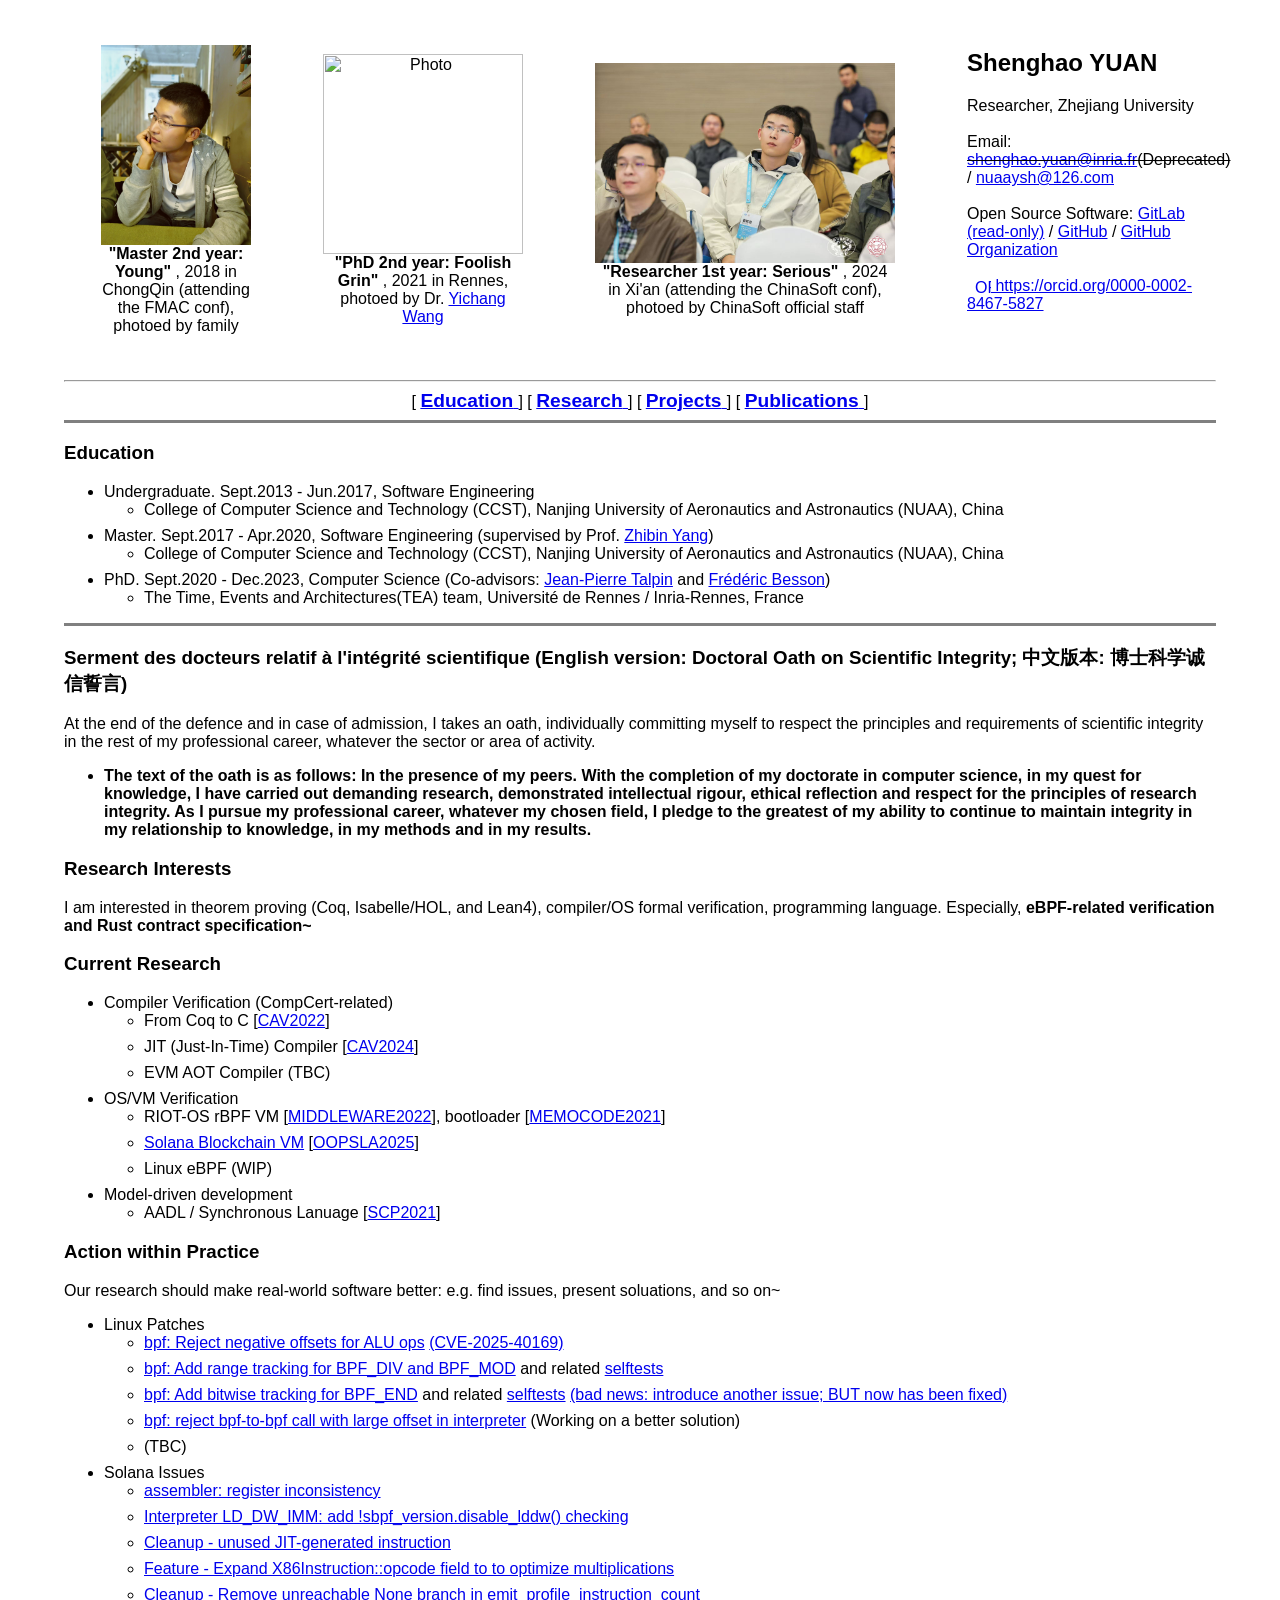
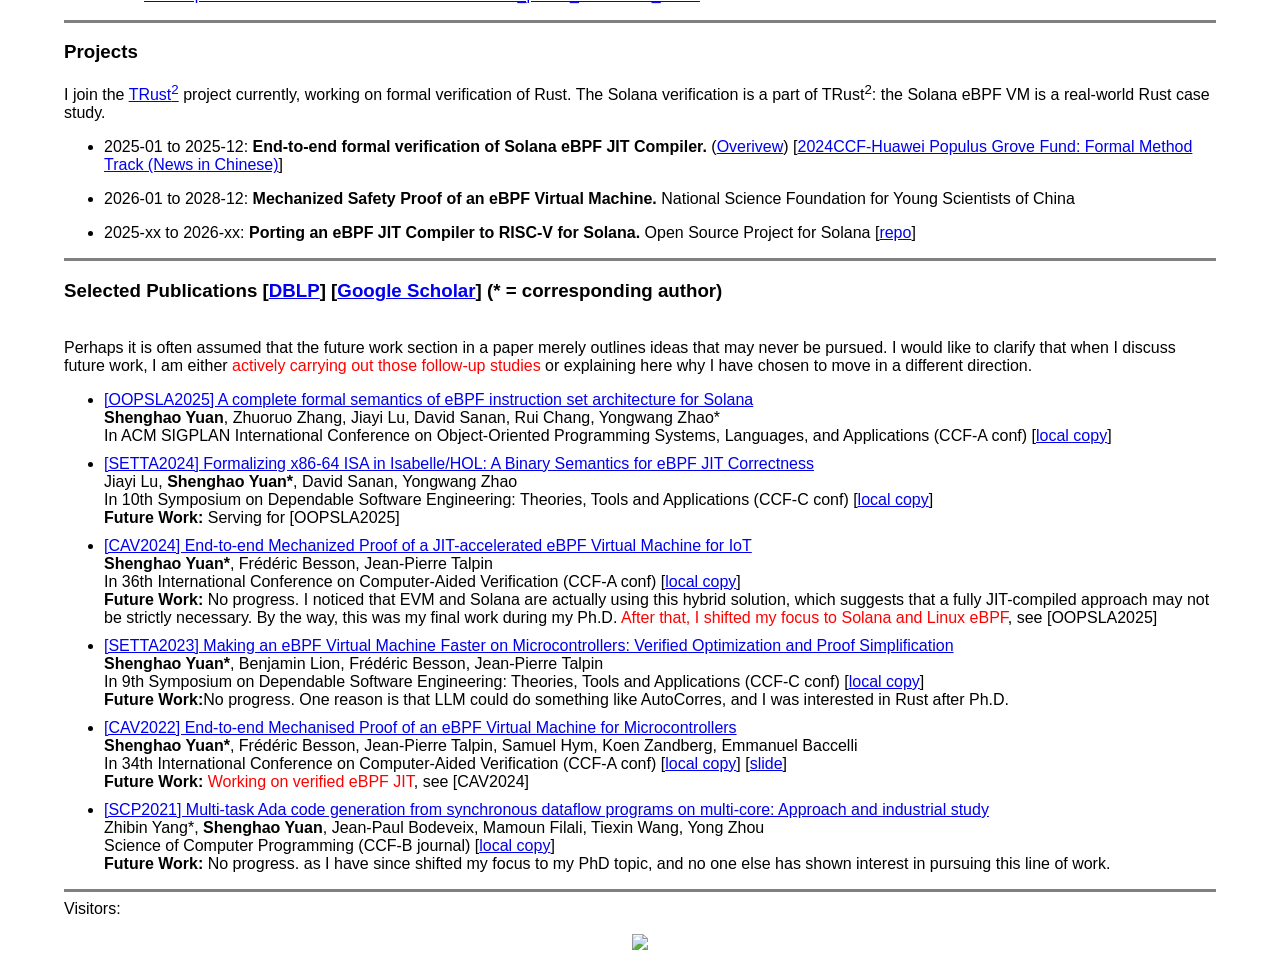
==== index.html @ c3c00197 "add: young photo" ====
<html xmlns="http://www.w3.org/1999/html">
  <head>
    <!-- Google tag (gtag.js) -->
    <script async src="https://www.googletagmanager.com/gtag/js?id=G-2J23RK0R02"></script>
    <script>
      window.dataLayer = window.dataLayer || [];

      function gtag() {
        dataLayer.push(arguments);
      }
      gtag('js', new Date());
      gtag('config', 'G-2J23RK0R02');
    </script>
    <script async src="//busuanzi.ibruce.info/busuanzi/2.3/busuanzi.pure.mini.js"></script>
    <meta http-equiv="content-type" content="text/html; charset=UTF-8">
    <meta name="description" content="homepage">
    <link rel="stylesheet" type="text/css" href="
    style.css">
    <script src="auto.js"></script>
  </head>
  <body>
    <div class="content">
      <table align=center cellpadding=35>
        <tr>
          <td style="text-align: center;">
            <img src="img/shenghao.jpg" width="150" alt="Photo">
            <figcaption style="text-align: center;"><b> "Master 2nd year: Young" </b>, 2018 in ChongQin (attending the FMAC conf), photoed by family </figcaption>
          </td>
          <td style="text-align: center;">
            <img src="img/profile.jpg" width="200" alt="Photo">
            <figcaption style="text-align: center;"><b> "PhD 2nd year: Foolish Grin" </b>, 2021 in Rennes, photoed by Dr. <a href="https://yichangwang.github.io/">Yichang Wang</a> </figcaption>
          </td>
          <td style="text-align: center;">
            <img src="img/chinasoft2024.jpg" width="300" alt="Photo">
            <figcaption style="text-align: center;"><b> "Researcher 1st year: Serious" </b>, 2024 in Xi'an (attending the ChinaSoft conf), photoed by ChinaSoft official staff </figcaption>
          </td>
          <Td>
            <H2>Shenghao YUAN </H2> Researcher, Zhejiang University <br> <!-- 
            <br>School of Cyber Science and Technology<br>
            <a href="https://www.zju.edu.cn/english/">Zhejiang University</a> -->
            <br> Email:
            <del>
              <a href="mailto:shenghao.yuan@inria.fr">shenghao.yuan@inria.fr</a>(Deprecated)
            </del> / 
            <a href = "mailto: nuaaysh@126.com">nuaaysh@126.com</a>
            <br>
            <br> Open Source Software:
            <a href="https://gitlab.inria.fr/X-Syuan">GitLab (read-only)</a>	/ 
            <a href="https://github.com/shenghaoyuan">GitHub</a> / <a href="https://github.com/OpenSourceVerif">GitHub Organization</a>
            <br>
            <br> 
            <a
            id="cy-effective-orcid-url"
            class="underline"
             href="https://orcid.org/0000-0002-8467-5827"
             target="orcid.widget"
             rel="me noopener noreferrer"
             style="vertical-align: top">
             <img
                src="https://orcid.org/sites/default/files/images/orcid_16x16.png"
                style="width: 1em; margin-inline-start: 0.5em"
                alt="ORCID iD icon"/>
              https://orcid.org/0000-0002-8467-5827
            </a>
            <br>
            <br>
          </td>
        </tr>
      </table>
      <hr>
      <center>
        [ <a href="#education">
          <big>
            <b>Education</b>
          </big>
        </a>]
        [ <a href="#research">
          <big>
            <b>Research</b>
          </big>
        </a>]
        [ <a href="#project">
          <big>
            <b>Projects</b>
          </big>
        </a>]
        [ <a href="#publication">
          <big>
            <b>Publications</b>
          </big>
        </a>]
      </center>
      <hr noShade size=3.5>
      <a name="education"></a>
      <h3>Education</h3>
      <ul>
      	<li class="item">
          <a>Undergraduate. Sept.2013 - Jun.2017, Software Engineering</a>
          <ul>
            <li class="item"> College of Computer Science and Technology (CCST),
             Nanjing University of Aeronautics and Astronautics (NUAA), China
            </li>
          </ul>
        </li>
      	<li class="item">
          <a>Master. Sept.2017 - Apr.2020, Software Engineering (supervised by Prof. <a href="https://faculty.nuaa.edu.cn/yangzhibin/zh_CN/index.htm">Zhibin Yang</a>) </a>
          <ul>
            <li class="item"> College of Computer Science and Technology (CCST),
             Nanjing University of Aeronautics and Astronautics (NUAA), China
            </li>
          </ul>
        </li>
      	<li class="item">
          <a>PhD. Sept.2020 - Dec.2023, Computer Science (Co-advisors: <a href="https://www.irisa.fr/prive/talpin/">Jean-Pierre Talpin</a> and <a href="https://people.rennes.inria.fr/Frederic.Besson/">Frédéric Besson</a>)</a>
          <ul>
            <li class="item"> The Time, Events and Architectures(TEA) team,
             Université de Rennes / Inria-Rennes, France
            </li>
          </ul>
        </li>
      </ul>
      <hr noShade size=3.5>
      <a name="research"></a>
      <h3>Serment des docteurs relatif à l'intégrité scientifique (English version: Doctoral Oath on Scientific Integrity; 中文版本: 博士科学诚信誓言)</h3> At the end of the defence and in case of admission, I takes an oath, individually committing myself to respect the principles and requirements of scientific integrity in the rest of my professional career, whatever the sector or area of activity. 
       <ul>
        <li class="item">
          <a><b>The text of the oath is as follows: In the presence of my peers. With the completion of my doctorate in computer science, in my quest for knowledge, I have carried out demanding research, demonstrated intellectual rigour, ethical reflection and respect for the principles of research integrity. As I pursue my professional career, whatever my chosen field, I pledge to the greatest of my ability to continue to maintain integrity in my relationship to knowledge, in my methods and in my results.</b></a>
        </li>
      </ul>
      <h3>Research Interests</h3> I am interested in theorem proving (Coq, Isabelle/HOL, and Lean4), compiler/OS formal verification, programming language. Especially, <b> eBPF-related verification and Rust contract specification~ </b> <ul>
      </ul>
      <h3>Current Research</h3>

      <ul>
        <li class="item">
          <a>Compiler Verification (CompCert-related)</a>
          <ul>
            <li class="item">
             From Coq to C [<a href="https://doi.org/10.1007/978-3-031-13188-2_15">CAV2022</a>]
            </li>
            <li class="item">
             JIT (Just-In-Time) Compiler [<a href="https://link.springer.com/chapter/10.1007/978-3-031-65627-9_16">CAV2024</a>]
            </li>
            <li class="item">
             EVM AOT Compiler (TBC)
            </li>
          </ul>
        </li>
        <li class="item">
          <a>OS/VM Verification</a>
          <ul>
            <li class="item">
              RIOT-OS rBPF VM [<a href="https://dl.acm.org/doi/abs/10.1145/3528535.3565242">MIDDLEWARE2022</a>], bootloader [<a href="https://ieeexplore.ieee.org/document/9814956">MEMOCODE2021</a>]
            </li>
            <li class="item">
              <a href="https://github.com/solana-labs/rbpf">Solana Blockchain VM</a>  [<a href="https://github.com/shenghaoyuan/shenghaoyuan.github.io/blob/master/publications/OOPSLA2025.pdf">OOPSLA2025</a>]
            </li>
            <li class="item">
              Linux eBPF (WIP)
            </li>
          </ul>
        <li class="item">
          <a>Model-driven development</a>
          <ul>
            <li class="item">
             AADL / Synchronous Lanuage [<a href="https://doi.org/10.1016/j.scico.2021.102644">SCP2021</a>]
            </li>
          </ul>
        </li>
      </ul>

      <h3>Action within Practice</h3> Our research should make real-world software better: e.g. find issues, present soluations, and so on~ <ul>
      </ul>
      
      <ul>
        <li class="item">
          <a>Linux Patches</a>
          <ul>
            <li class="item">
             <a href="https://git.kernel.org/pub/scm/linux/kernel/git/bpf/bpf.git/commit/?id=55c0ced59fe1">bpf: Reject negative offsets for ALU ops</a> <a href="https://www.cve.org/CVERecord?id=CVE-2025-40169">(CVE-2025-40169)</a>
            </li>
            <li class="item">
             <a href="https://git.kernel.org/pub/scm/linux/kernel/git/bpf/bpf-next.git/commit/?id=44fdd581d273">bpf: Add range tracking for BPF_DIV and BPF_MOD</a> and related  <a href="https://git.kernel.org/bpf/bpf-next/c/c9e440bf25a7">selftests</a>
            </li>
            <li class="item">
             <a href="https://git.kernel.org/pub/scm/linux/kernel/git/bpf/bpf-next.git/commit/?id=9d21199842247ab05c675fb9b6c6ca393a5c0024">bpf: Add bitwise tracking for BPF_END</a> and related  <a href="https://git.kernel.org/pub/scm/linux/kernel/git/bpf/bpf-next.git/commit/?id=56415363e02f0f561ecc5bda6a4318438f888b43">selftests</a> <a href="https://lore.kernel.org/bpf/AMBPR06MB108683CFEB1CB8D9E02FC95ECF17EA@AMBPR06MB10868.eurprd06.prod.outlook.com/">(bad news: introduce another issue; BUT now has been fixed)</a>
            </li>
            <li class="item">
             <a href="https://lore.kernel.org/bpf/20260316190220.113417-1-tangyazhou@zju.edu.cn/">bpf: reject bpf-to-bpf call with large offset in interpreter</a> <a>(Working on a better solution)</a>
            </li>
            <li class="item">
             (TBC)
            </li>
          </ul>
        </li>
        <li class="item">
          <a>Solana Issues</a>
          <ul>
            <li class="item">
              <a href="https://github.com/solana-labs/rbpf/issues/562">assembler: register inconsistency</a>
            </li>
            <li class="item">
              <a href="https://github.com/solana-labs/rbpf/issues/563">Interpreter LD_DW_IMM: add !sbpf_version.disable_lddw() checking</a>
            </li>
            <li class="item">
              <a href="https://github.com/anza-xyz/sbpf/pull/78">Cleanup - unused JIT-generated instruction</a> 
            </li>
            <li class="item">
              <a href="https://github.com/anza-xyz/sbpf/pull/68">Feature - Expand X86Instruction::opcode field to to optimize multiplications</a> 
            </li>
            <li class="item">
              <a href="https://github.com/anza-xyz/sbpf/pull/131">Cleanup - Remove unreachable None branch in emit_profile_instruction_count</a> 
            </li>
          </ul>
      </ul>

      <hr noShade size=3.5>
      <a name="project"></a>
      <h3>Projects</h3> I join the <a href="https://trust2proj.github.io/">TRust<sup>2</sup></a> project currently, working on formal verification of Rust. The Solana verification is a part of TRust<sup>2</sup>: the Solana eBPF VM is a real-world Rust case study.
      <ul>
        <li class="item">
          <a>2025-01 to 2025-12: <b>End-to-end formal verification of Solana eBPF JIT Compiler.</b> (<a href="https://github.com/shenghaoyuan/shenghaoyuan.github.io/blob/master/projects/solana_jit_rust_overview.png">Overivew</a>) [<a href="https://www.ccf.org.cn/Collaboration/Enterprise_Fund/News/hw/2024-10-31/832702.shtml">2024CCF-Huawei Populus Grove Fund: Formal Method Track (News in Chinese)</a>] </a>
        </li>
      </ul>
      <ul>
        <li class="item">
          <a>2026-01 to 2028-12: <b>Mechanized Safety Proof of an eBPF Virtual Machine.</b> National Science Foundation for Young Scientists of China </a>
        </li>
      </ul>
      <ul>
        <li class="item">
          <a>2025-xx to 2026-xx: <b>Porting an eBPF JIT Compiler to RISC-V for Solana.</b> Open Source Project for Solana [<a href="https://github.com/OpenSourceVerif/Solana-Multi-JITs/tree/riscv">repo</a>] </a>
        </li>
      </ul>
      
      <hr noShade size=3.5>
      <a name="publication"></a>
      <h3>Selected Publications [<a href="https://dblp.org/pid/264/2591.html">DBLP</a>] [<a href="https://scholar.google.com/citations?user=jL24x3sAAAAJ&hl=en">Google Scholar</a>] (* = corresponding author) </h3>
      <br>Perhaps it is often assumed that the future work section in a paper merely outlines ideas that may never be pursued. I would like to clarify that when I discuss future work, I am either <span style="color: red;">actively carrying out those follow-up studies</span> or explaining here why I have chosen to move in a different direction.<br>
      <ul>

        <li style="margin-bottom: 10px;">
          <a href="https://github.com/shenghaoyuan/shenghaoyuan.github.io/blob/master/publications/OOPSLA2025.pdf">[OOPSLA2025] A complete formal semantics of eBPF instruction set architecture for Solana</a>
          <br><b>Shenghao Yuan</b>, Zhuoruo Zhang, Jiayi Lu, David Sanan, Rui Chang, Yongwang Zhao* <br>
          In ACM SIGPLAN International Conference on Object-Oriented Programming Systems, Languages, and Applications (CCF-A conf) [<a href="https://github.com/shenghaoyuan/shenghaoyuan.github.io/blob/master/publications/OOPSLA2025.pdf">local copy</a>]
        </li> 

        <li style="margin-bottom: 10px;">
          <a href="https://link.springer.com/chapter/10.1007/978-981-96-0602-3_11">[SETTA2024] Formalizing x86-64 ISA in Isabelle/HOL: A Binary Semantics for eBPF JIT Correctness</a>
          <br>Jiayi Lu, <b>Shenghao Yuan*</b>, David Sanan, Yongwang Zhao <br>
          In 10th Symposium on Dependable Software Engineering: Theories, Tools and Applications (CCF-C conf) [<a href="https://github.com/shenghaoyuan/shenghaoyuan.github.io/blob/master/publications/SETTA24.pdf">local copy</a>]
          <br><b>Future Work: </b>Serving for [OOPSLA2025]<br>
        </li> 

        <li style="margin-bottom: 10px;">
          <a href="https://link.springer.com/chapter/10.1007/978-3-031-65627-9_16">[CAV2024] End-to-end Mechanized Proof of a JIT-accelerated eBPF Virtual Machine for IoT</a>
          <br><b>Shenghao Yuan*</b>, Frédéric Besson, Jean-Pierre Talpin <br>
          In 36th International Conference on Computer-Aided Verification (CCF-A conf) [<a href="https://github.com/shenghaoyuan/shenghaoyuan.github.io/blob/master/publications/CAV2024.pdf">local copy</a>]
          <br><b>Future Work: </b>No progress. I noticed that EVM and Solana are actually using this hybrid solution, which suggests that a fully JIT-compiled approach may not be strictly necessary. By the way, this was my final work during my Ph.D. <span style="color: red;">After that, I shifted my focus to Solana and Linux eBPF</span>, see [OOPSLA2025]<br>
        </li> 

        <li style="margin-bottom: 10px;">
          <a href="https://link.springer.com/chapter/10.1007/978-981-99-8664-4_22">[SETTA2023] Making an eBPF Virtual Machine Faster on Microcontrollers: Verified Optimization and Proof Simplification</a>
          <br><b>Shenghao Yuan*</b>, Benjamin Lion, Frédéric Besson, Jean-Pierre Talpin <br>
          In 9th Symposium on Dependable Software Engineering: Theories, Tools and Applications (CCF-C conf) [<a href="https://github.com/shenghaoyuan/shenghaoyuan.github.io/blob/master/publications/SETTA23_draft.pdf">local copy</a>]
          <br><b>Future Work:</b>No progress. One reason is that LLM could do something like AutoCorres, and I was interested in Rust after Ph.D.<br>
        </li>

        <li style="margin-bottom: 10px;">
          <a href="https://link.springer.com/chapter/10.1007/978-3-031-13188-2_15">[CAV2022] End-to-end Mechanised Proof of an eBPF Virtual Machine for Microcontrollers</a>
          <br><b>Shenghao Yuan*</b>, Frédéric Besson, Jean-Pierre Talpin, Samuel Hym, Koen Zandberg, Emmanuel Baccelli <br>
          In 34th International Conference on Computer-Aided Verification (CCF-A conf) [<a href="https://github.com/shenghaoyuan/shenghaoyuan.github.io/blob/master/publications/CAV2022.pdf">local copy</a>] [<a href="https://github.com/shenghaoyuan/shenghaoyuan.github.io/blob/master/publications/CAV22_0809.pptx">slide</a>]
          <br><b>Future Work:</b> <span style="color: red;">Working on verified eBPF JIT</span>, see [CAV2024] <br>
        </li> 

        <li style="margin-bottom: 10px;">
          <a href="https://www.sciencedirect.com/science/article/abs/pii/S016764232100037X">[SCP2021] Multi-task Ada code generation from synchronous dataflow programs on multi-core: Approach and industrial study</a>
          <br>Zhibin Yang*, <b>Shenghao Yuan</b>, Jean-Paul Bodeveix, Mamoun Filali, Tiexin Wang, Yong Zhou <br>
          Science of Computer Programming (CCF-B journal) [<a href="https://github.com/shenghaoyuan/shenghaoyuan.github.io/blob/master/publications/scpmain.pdf">local copy</a>]
          <br><b>Future Work:</b> No progress. as I have since shifted my focus to my PhD topic, and no one else has shown interest in pursuing this line of work.<br>
        </li> 
      </ul>
    <hr noShade size=3.5>
    <a name="xxx"></a> Visitors: <span id="busuanzi_value_site_pv"></span>
    
  <p align="center">
  <a href="https://clustrmaps.com/site/1c34d" title="Visit tracker"><img src="//www.clustrmaps.com/map_v2.png?d=TTJIp2Z710NHOwDUNesA6uMqU3dX8kAJiL7b36c4rK0&cl=ffffff"></a>
  </p>

  </body>
</html>

              <!--
        <li class="item">
          <a href=" https://openpal.github.io/TypeAndProof/">Type and proof (unfinished tutorial)</a>
        </li>

                    -->
---- style.css ----
body {
    color: #000000;
    font-family: arial; 
    background-color: white; 
    margin-left: 5%;
    margin-right: 5%;
}


h1, h2, h3, dt, th {
    font-weight: bold; 
    color: #000000;
} 

td {
    font-weight: normal; 
    color: #000000;
    font-size: italic;
} 


em {
    font-size: italic;
    font-weight: normal; 
}

strong {
    font-style: normal; 
    font-weight: bold; 
}

a.button {
  text-decoration: none;
  color: #6666ff; 
}

a.link {
    text-decoration: none; 
    color: #6666ff; 
}

a.visited {
    text-decoration: none; 
    color: #0000CC; 
} 

a.hover {
    text-decoration: none; 
    color: $FC0; 
} 

dd {
    margin-bottom: .75em; 
} 

.item {
    margin-bottom: .5em; 
} 


img {
    vertical-align: middle; 
    padding: 0; 
    border-width: 0px; 
}

.photo {
    float: right; 
    width: 201px; 
    height: 302px; 
    margin-left: 20px; 
    margin-bottom: 20px; 
    padding: 0; 
    border-width: 0px; 
}
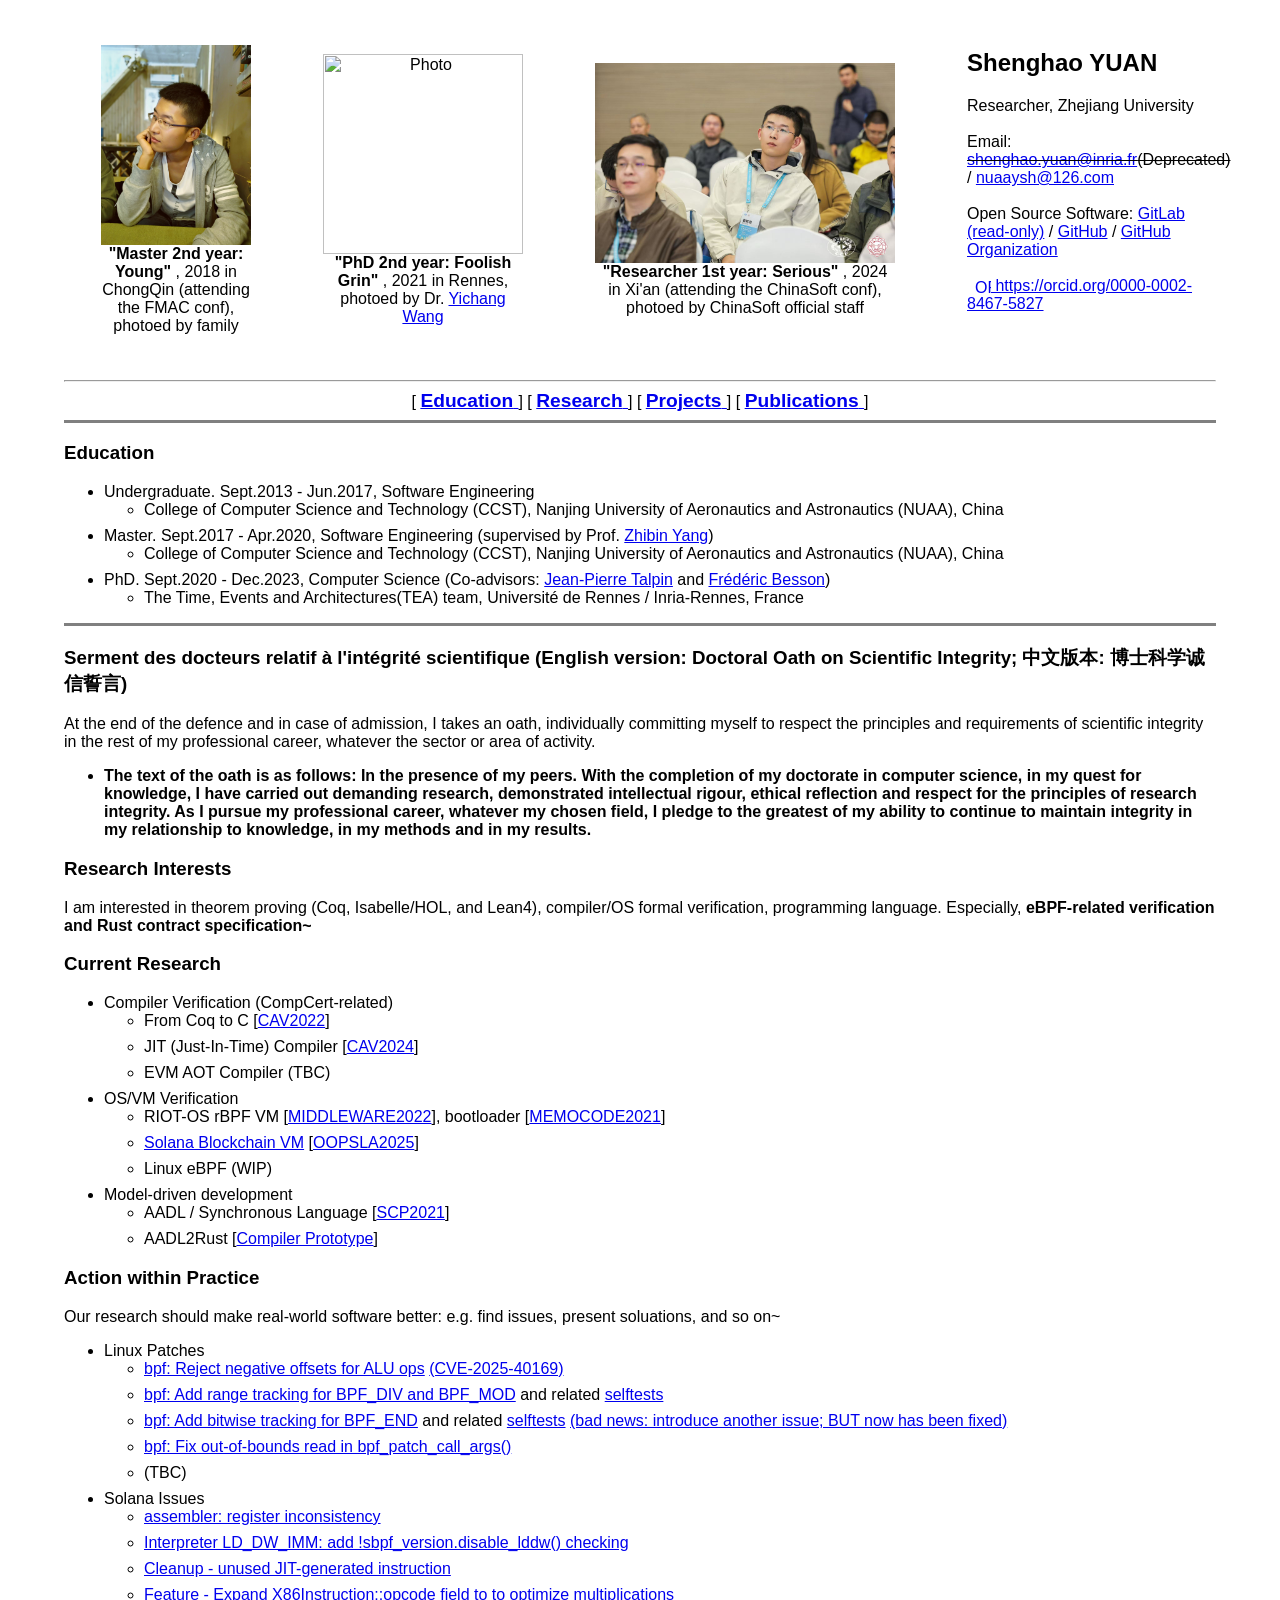
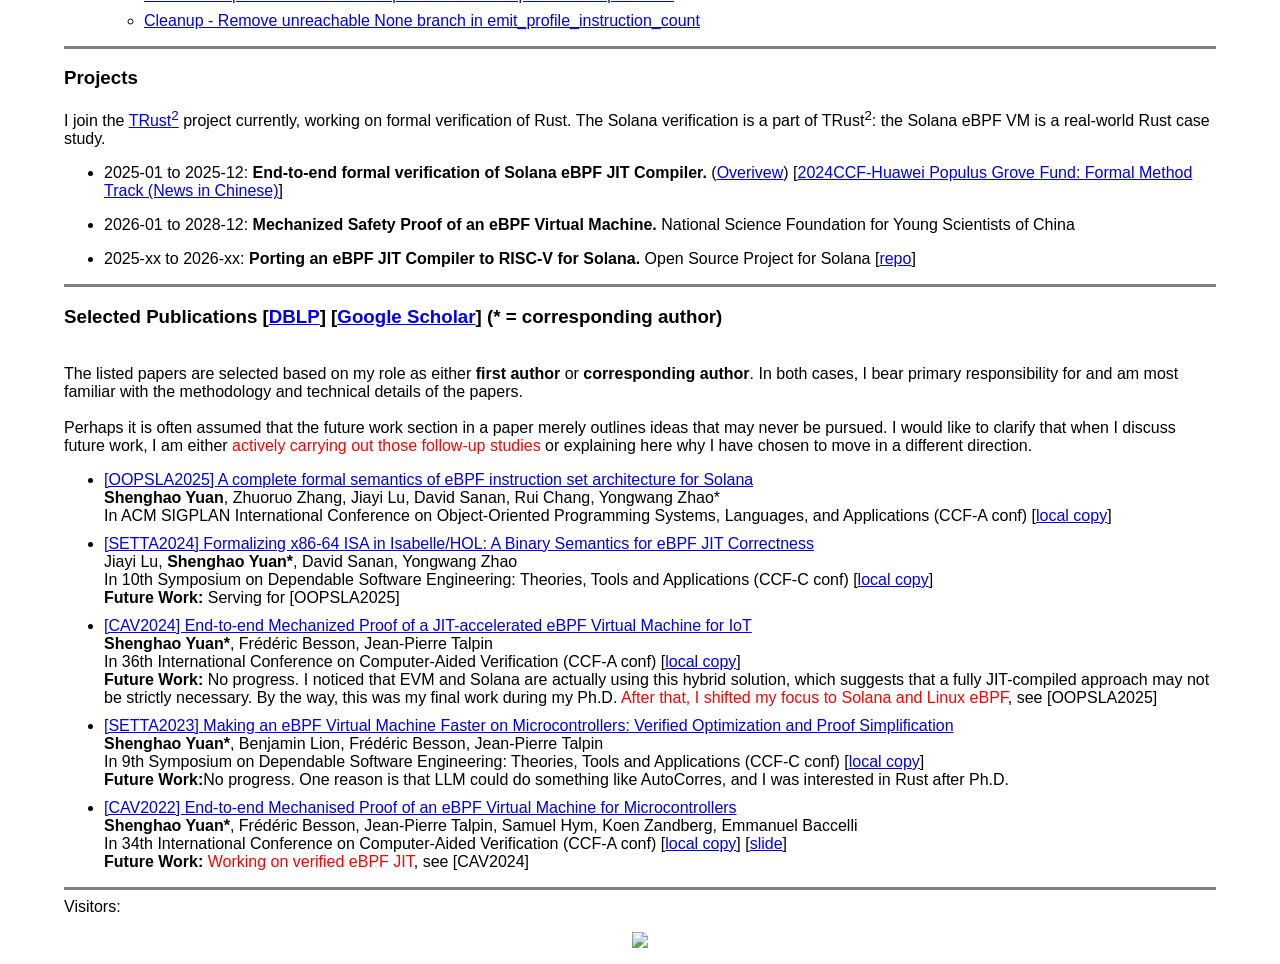
==== commit 9bc9a7b7: "upd: bpf out-of-bounds bug" ====
--- a/index.html
+++ b/index.html
@@ -163,7 +163,10 @@
           <a>Model-driven development</a>
           <ul>
             <li class="item">
-             AADL / Synchronous Lanuage [<a href="https://doi.org/10.1016/j.scico.2021.102644">SCP2021</a>]
+             AADL / Synchronous Language [<a href="https://doi.org/10.1016/j.scico.2021.102644">SCP2021</a>]
+            </li>
+            <li class="item">
+             AADL2Rust [<a href="https://github.com/OpenSourceVerif/aadl2rust">Compiler Prototype</a>]
             </li>
           </ul>
         </li>
@@ -186,7 +189,7 @@
              <a href="https://git.kernel.org/pub/scm/linux/kernel/git/bpf/bpf-next.git/commit/?id=9d21199842247ab05c675fb9b6c6ca393a5c0024">bpf: Add bitwise tracking for BPF_END</a> and related  <a href="https://git.kernel.org/pub/scm/linux/kernel/git/bpf/bpf-next.git/commit/?id=56415363e02f0f561ecc5bda6a4318438f888b43">selftests</a> <a href="https://lore.kernel.org/bpf/AMBPR06MB108683CFEB1CB8D9E02FC95ECF17EA@AMBPR06MB10868.eurprd06.prod.outlook.com/">(bad news: introduce another issue; BUT now has been fixed)</a>
             </li>
             <li class="item">
-             <a href="https://lore.kernel.org/bpf/20260316190220.113417-1-tangyazhou@zju.edu.cn/">bpf: reject bpf-to-bpf call with large offset in interpreter</a> <a>(Working on a better solution)</a>
+             <a href="https://git.kernel.org/pub/scm/linux/kernel/git/bpf/bpf.git/commit/?id=4314a44564eb1565349fed7a4192344c5f46fc85">bpf: Fix out-of-bounds read in bpf_patch_call_args()</a>
             </li>
             <li class="item">
              (TBC)
@@ -236,6 +239,7 @@
       <hr noShade size=3.5>
       <a name="publication"></a>
       <h3>Selected Publications [<a href="https://dblp.org/pid/264/2591.html">DBLP</a>] [<a href="https://scholar.google.com/citations?user=jL24x3sAAAAJ&hl=en">Google Scholar</a>] (* = corresponding author) </h3>
+      <br> The listed papers are selected based on my role as either <b>first author</b> or <b>corresponding author</b>. In both cases, I bear primary responsibility for and am most familiar with the methodology and technical details of the papers. <br>
       <br>Perhaps it is often assumed that the future work section in a paper merely outlines ideas that may never be pursued. I would like to clarify that when I discuss future work, I am either <span style="color: red;">actively carrying out those follow-up studies</span> or explaining here why I have chosen to move in a different direction.<br>
       <ul>
 
@@ -273,12 +277,12 @@
           <br><b>Future Work:</b> <span style="color: red;">Working on verified eBPF JIT</span>, see [CAV2024] <br>
         </li> 
 
-        <li style="margin-bottom: 10px;">
+        <!-- <li style="margin-bottom: 10px;">
           <a href="https://www.sciencedirect.com/science/article/abs/pii/S016764232100037X">[SCP2021] Multi-task Ada code generation from synchronous dataflow programs on multi-core: Approach and industrial study</a>
           <br>Zhibin Yang*, <b>Shenghao Yuan</b>, Jean-Paul Bodeveix, Mamoun Filali, Tiexin Wang, Yong Zhou <br>
           Science of Computer Programming (CCF-B journal) [<a href="https://github.com/shenghaoyuan/shenghaoyuan.github.io/blob/master/publications/scpmain.pdf">local copy</a>]
           <br><b>Future Work:</b> No progress. as I have since shifted my focus to my PhD topic, and no one else has shown interest in pursuing this line of work.<br>
-        </li> 
+        </li>  -->
       </ul>
     <hr noShade size=3.5>
     <a name="xxx"></a> Visitors: <span id="busuanzi_value_site_pv"></span>
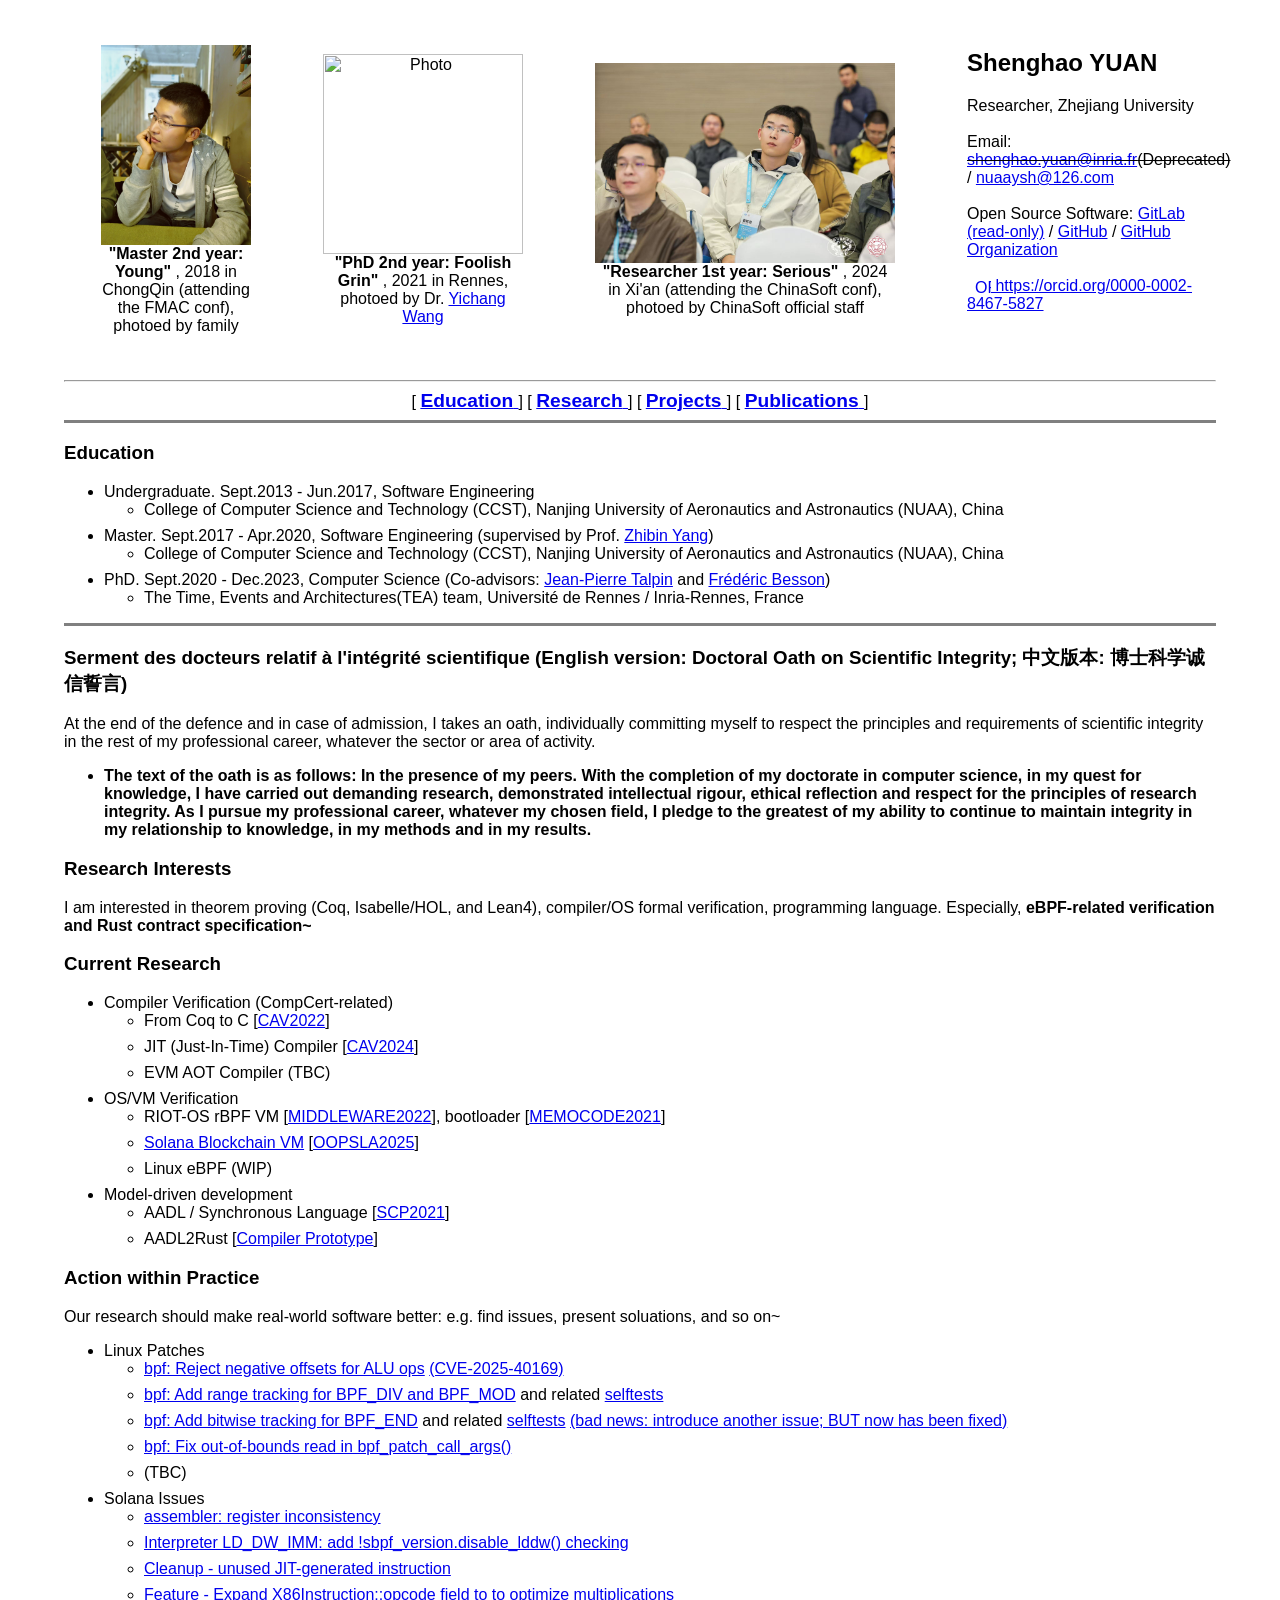
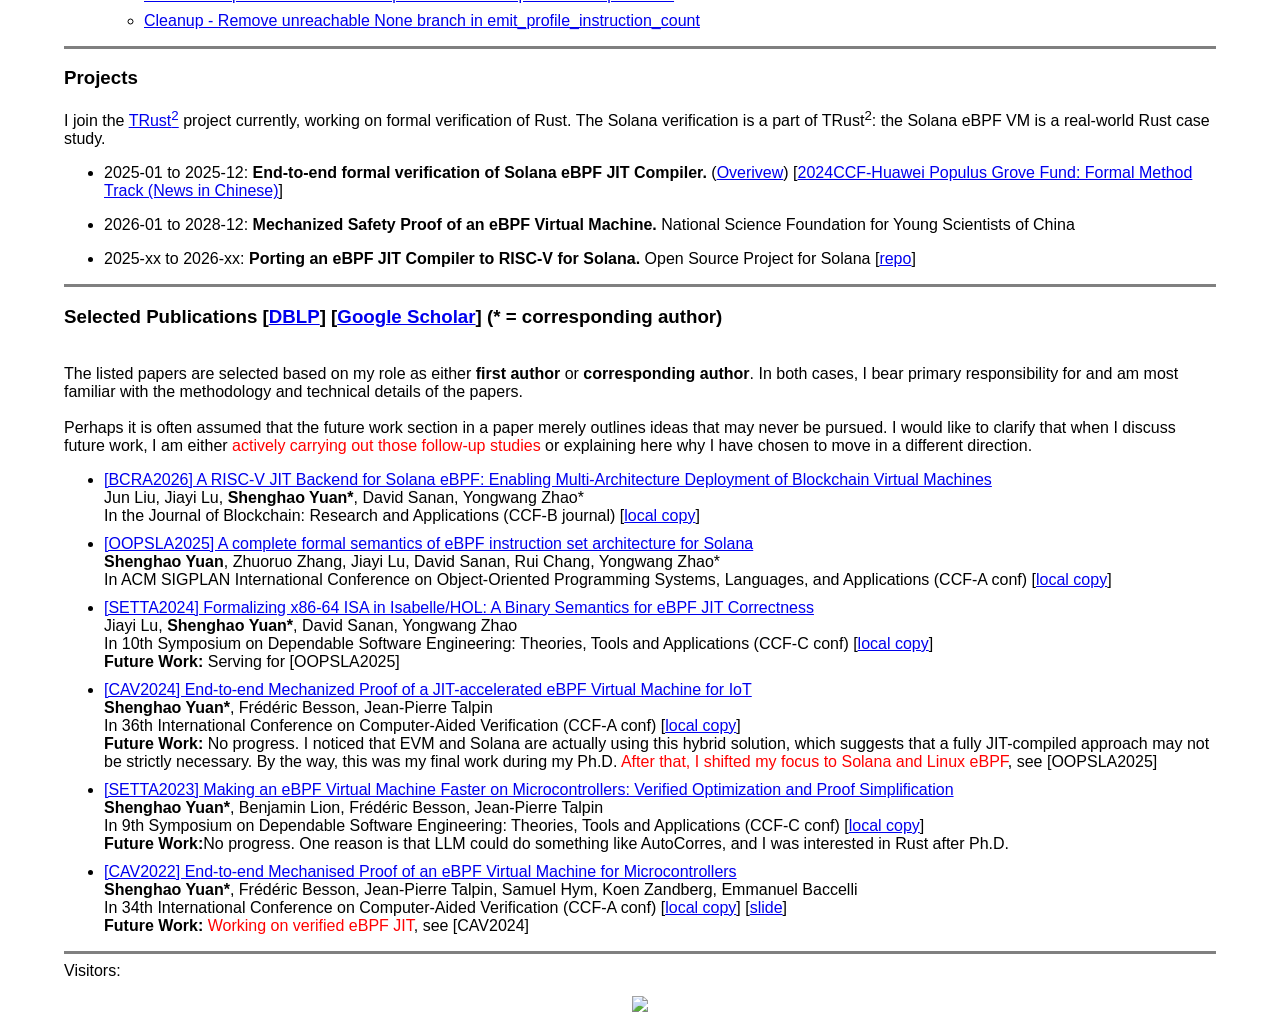
==== commit 5e61041d: "add: BCRA2026" ====
--- a/index.html
+++ b/index.html
@@ -244,6 +244,12 @@
       <ul>
 
         <li style="margin-bottom: 10px;">
+          <a href="https://github.com/shenghaoyuan/shenghaoyuan.github.io/blob/master/publications/BCRA2026.pdf">[BCRA2026] A RISC-V JIT Backend for Solana eBPF: Enabling Multi-Architecture Deployment of Blockchain Virtual Machines</a>
+          <br>Jun Liu, Jiayi Lu, <b>Shenghao Yuan*</b>, David Sanan, Yongwang Zhao* <br>
+          In the Journal of Blockchain: Research and Applications (CCF-B journal) [<a href="https://github.com/shenghaoyuan/shenghaoyuan.github.io/blob/master/publications/BCRA2026.pdf">local copy</a>]
+        </li> 
+
+        <li style="margin-bottom: 10px;">
           <a href="https://github.com/shenghaoyuan/shenghaoyuan.github.io/blob/master/publications/OOPSLA2025.pdf">[OOPSLA2025] A complete formal semantics of eBPF instruction set architecture for Solana</a>
           <br><b>Shenghao Yuan</b>, Zhuoruo Zhang, Jiayi Lu, David Sanan, Rui Chang, Yongwang Zhao* <br>
           In ACM SIGPLAN International Conference on Object-Oriented Programming Systems, Languages, and Applications (CCF-A conf) [<a href="https://github.com/shenghaoyuan/shenghaoyuan.github.io/blob/master/publications/OOPSLA2025.pdf">local copy</a>]
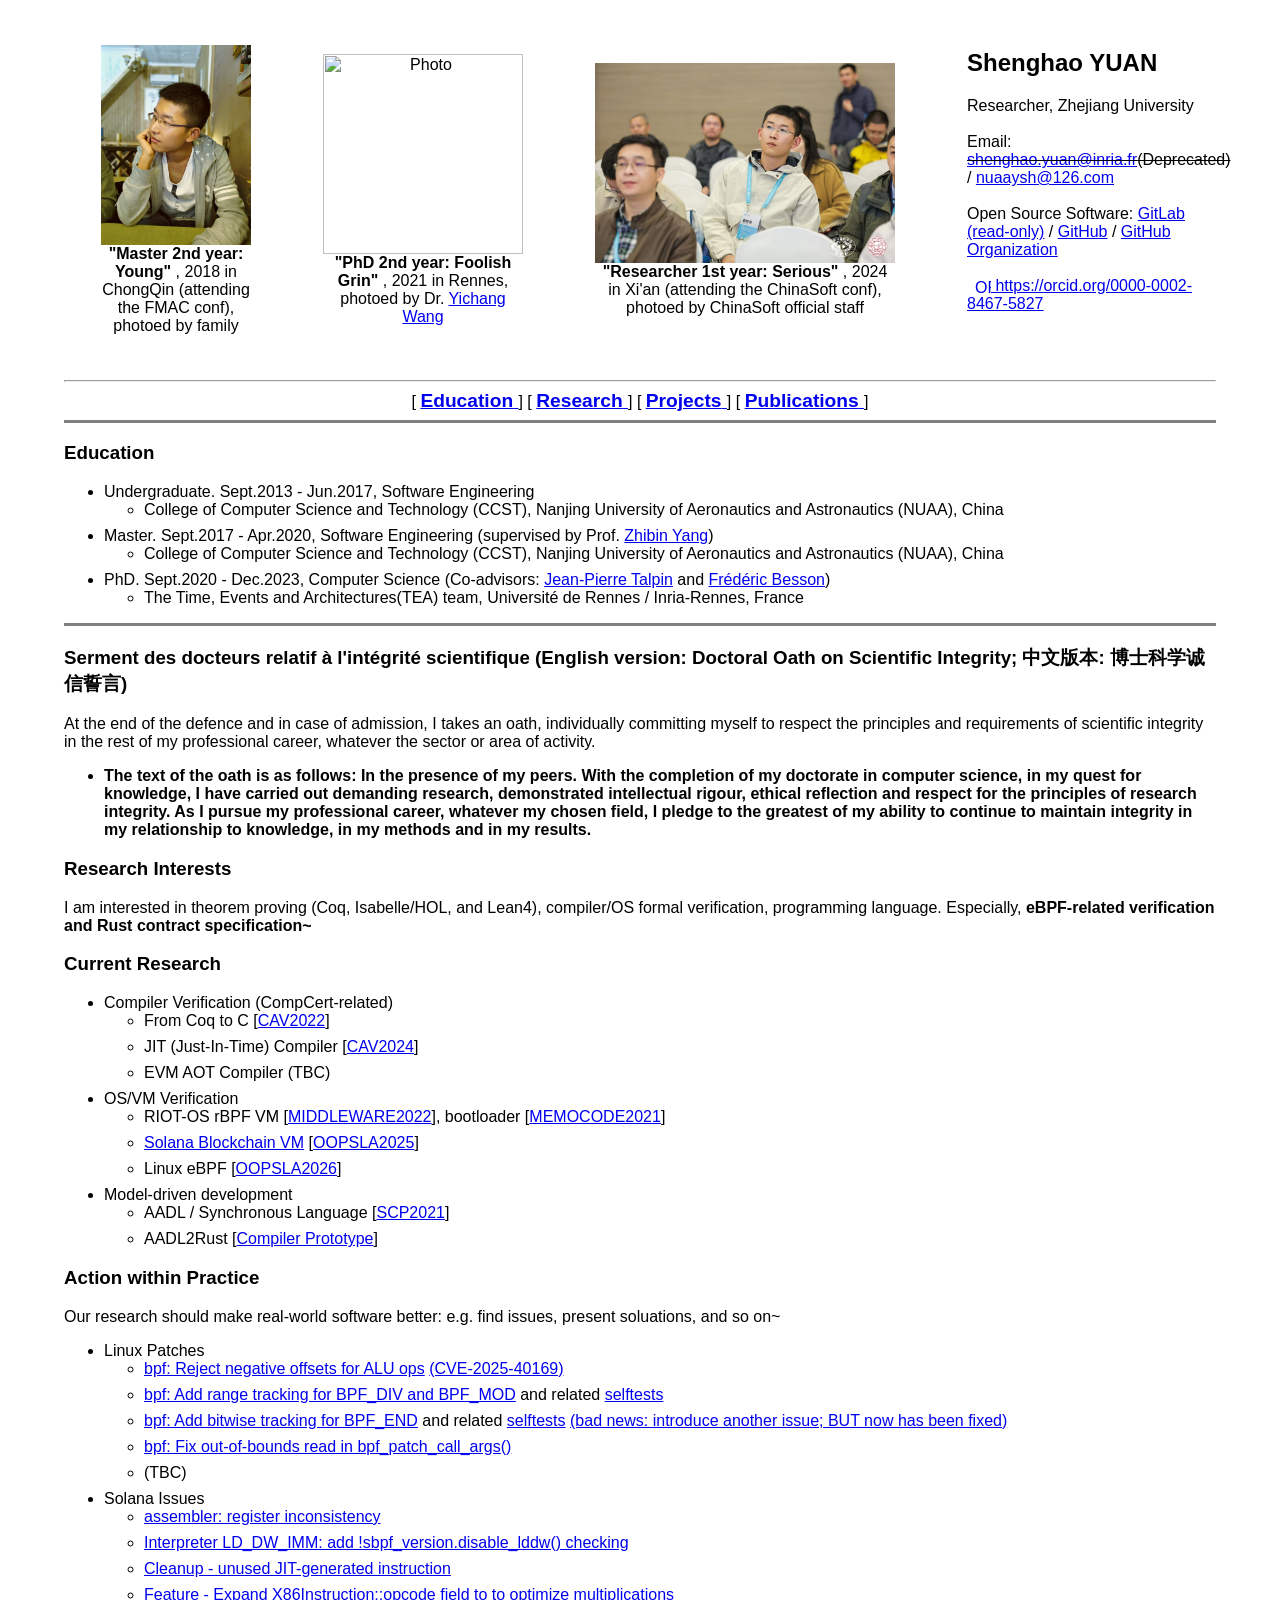
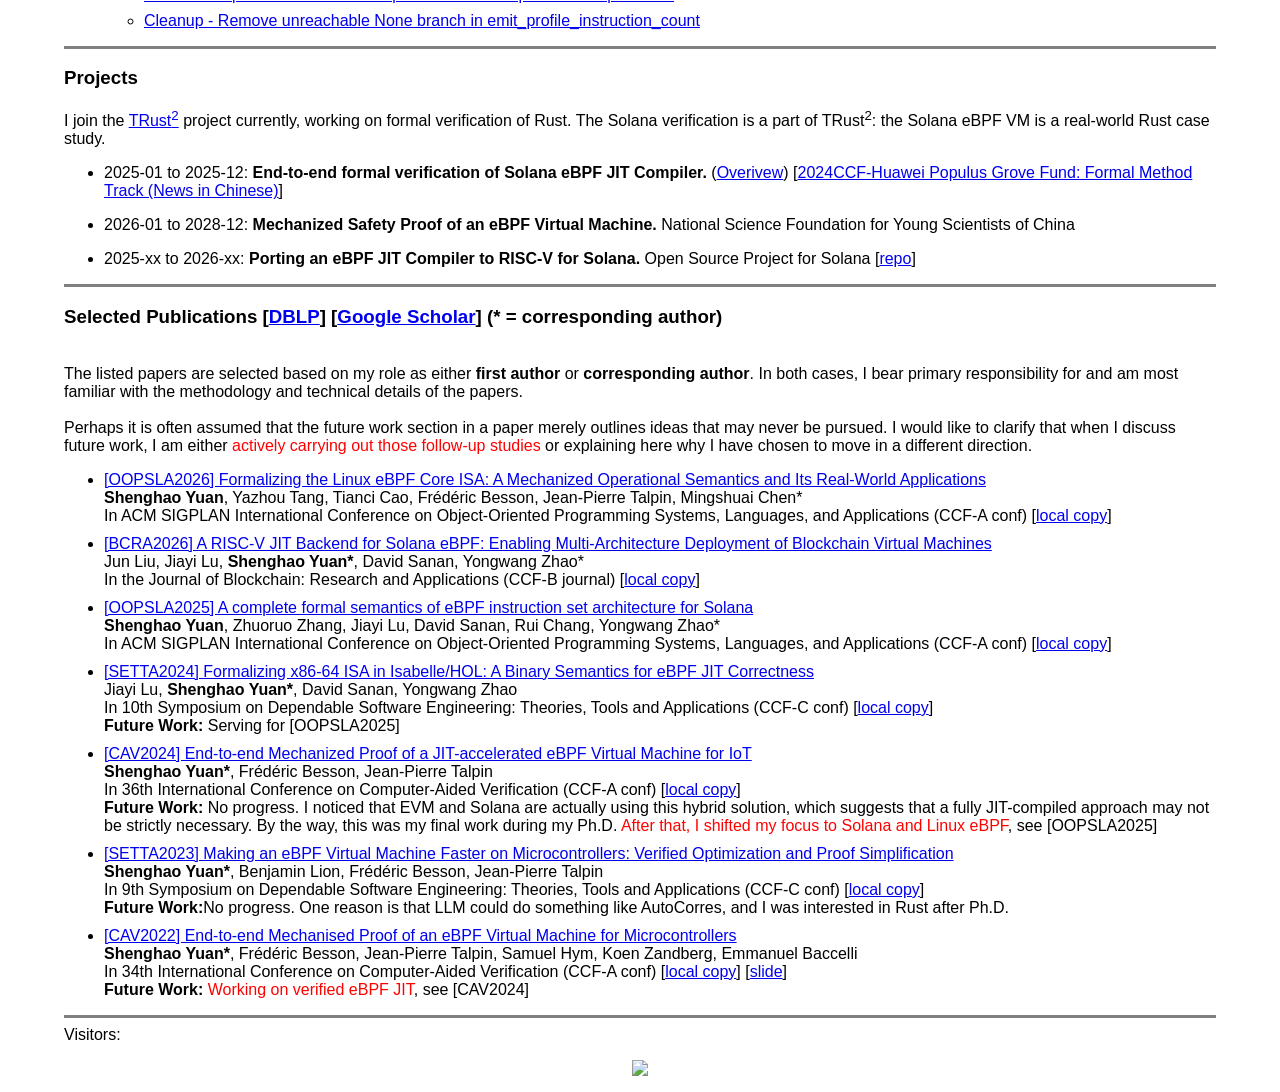
==== commit 82c70576: "upd: OOPSLA2026" ====
--- a/index.html
+++ b/index.html
@@ -153,10 +153,10 @@
               RIOT-OS rBPF VM [<a href="https://dl.acm.org/doi/abs/10.1145/3528535.3565242">MIDDLEWARE2022</a>], bootloader [<a href="https://ieeexplore.ieee.org/document/9814956">MEMOCODE2021</a>]
             </li>
             <li class="item">
-              <a href="https://github.com/solana-labs/rbpf">Solana Blockchain VM</a>  [<a href="https://github.com/shenghaoyuan/shenghaoyuan.github.io/blob/master/publications/OOPSLA2025.pdf">OOPSLA2025</a>]
-            </li>
-            <li class="item">
-              Linux eBPF (WIP)
+              <a href="https://github.com/solana-labs/rbpf">Solana Blockchain VM</a>  [<a href="https://dl.acm.org/doi/10.1145/3720414">OOPSLA2025</a>]
+            </li>
+            <li class="item">
+              Linux eBPF [<a href="https://github.com/shenghaoyuan/shenghaoyuan.github.io/blob/master/publications/OOPSLA2026.pdf">OOPSLA2026</a>]
             </li>
           </ul>
         <li class="item">
@@ -244,13 +244,19 @@
       <ul>
 
         <li style="margin-bottom: 10px;">
+          <a href="https://github.com/shenghaoyuan/shenghaoyuan.github.io/blob/master/publications/OOPSLA2026.pdf">[OOPSLA2026] Formalizing the Linux eBPF Core ISA: A Mechanized Operational Semantics and Its Real-World Applications</a>
+          <br><b>Shenghao Yuan</b>, Yazhou Tang, Tianci Cao, Frédéric Besson, Jean-Pierre Talpin, Mingshuai Chen* <br>
+           In ACM SIGPLAN International Conference on Object-Oriented Programming Systems, Languages, and Applications (CCF-A conf) [<a href="https://github.com/shenghaoyuan/shenghaoyuan.github.io/blob/master/publications/OOPSLA2026.pdf">local copy</a>]
+        </li> 
+
+        <li style="margin-bottom: 10px;">
           <a href="https://github.com/shenghaoyuan/shenghaoyuan.github.io/blob/master/publications/BCRA2026.pdf">[BCRA2026] A RISC-V JIT Backend for Solana eBPF: Enabling Multi-Architecture Deployment of Blockchain Virtual Machines</a>
           <br>Jun Liu, Jiayi Lu, <b>Shenghao Yuan*</b>, David Sanan, Yongwang Zhao* <br>
           In the Journal of Blockchain: Research and Applications (CCF-B journal) [<a href="https://github.com/shenghaoyuan/shenghaoyuan.github.io/blob/master/publications/BCRA2026.pdf">local copy</a>]
         </li> 
 
         <li style="margin-bottom: 10px;">
-          <a href="https://github.com/shenghaoyuan/shenghaoyuan.github.io/blob/master/publications/OOPSLA2025.pdf">[OOPSLA2025] A complete formal semantics of eBPF instruction set architecture for Solana</a>
+          <a href="https://dl.acm.org/doi/10.1145/3720414">[OOPSLA2025] A complete formal semantics of eBPF instruction set architecture for Solana</a>
           <br><b>Shenghao Yuan</b>, Zhuoruo Zhang, Jiayi Lu, David Sanan, Rui Chang, Yongwang Zhao* <br>
           In ACM SIGPLAN International Conference on Object-Oriented Programming Systems, Languages, and Applications (CCF-A conf) [<a href="https://github.com/shenghaoyuan/shenghaoyuan.github.io/blob/master/publications/OOPSLA2025.pdf">local copy</a>]
         </li> 
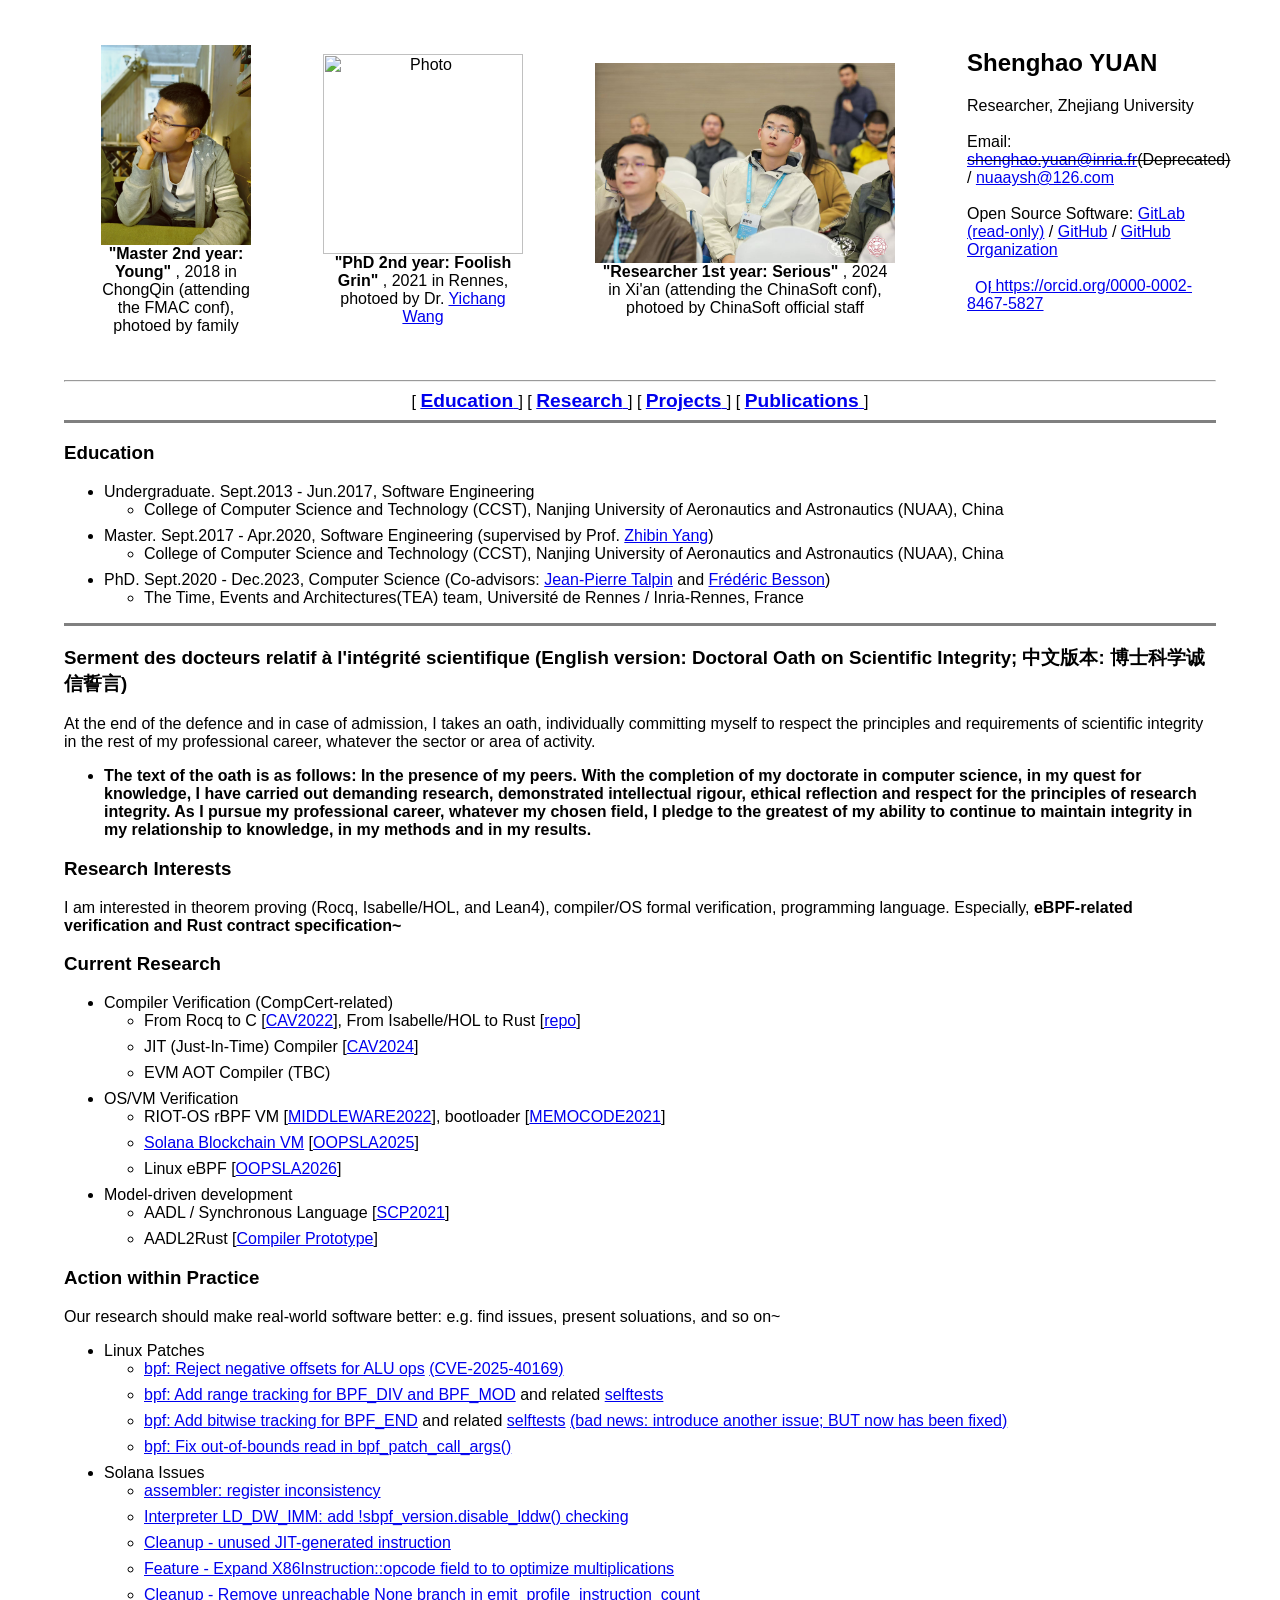
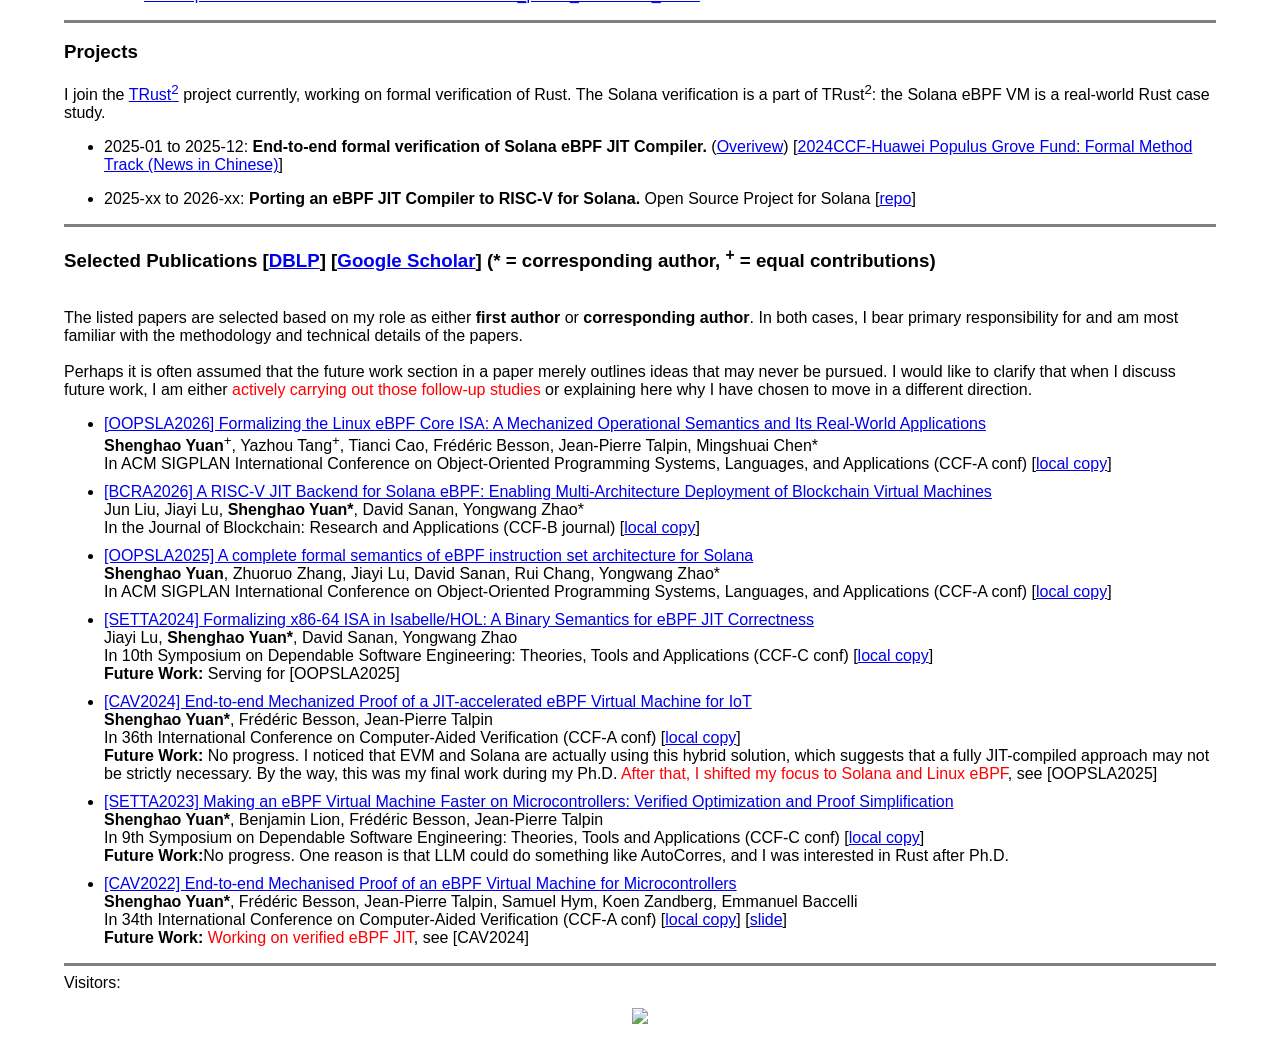
==== commit 4d4df6f9: "fix: Coq to Rocq" ====
--- a/index.html
+++ b/index.html
@@ -127,7 +127,7 @@
           <a><b>The text of the oath is as follows: In the presence of my peers. With the completion of my doctorate in computer science, in my quest for knowledge, I have carried out demanding research, demonstrated intellectual rigour, ethical reflection and respect for the principles of research integrity. As I pursue my professional career, whatever my chosen field, I pledge to the greatest of my ability to continue to maintain integrity in my relationship to knowledge, in my methods and in my results.</b></a>
         </li>
       </ul>
-      <h3>Research Interests</h3> I am interested in theorem proving (Coq, Isabelle/HOL, and Lean4), compiler/OS formal verification, programming language. Especially, <b> eBPF-related verification and Rust contract specification~ </b> <ul>
+      <h3>Research Interests</h3> I am interested in theorem proving (Rocq, Isabelle/HOL, and Lean4), compiler/OS formal verification, programming language. Especially, <b> eBPF-related verification and Rust contract specification~ </b> <ul>
       </ul>
       <h3>Current Research</h3>
 
@@ -136,7 +136,7 @@
           <a>Compiler Verification (CompCert-related)</a>
           <ul>
             <li class="item">
-             From Coq to C [<a href="https://doi.org/10.1007/978-3-031-13188-2_15">CAV2022</a>]
+             From Rocq to C [<a href="https://doi.org/10.1007/978-3-031-13188-2_15">CAV2022</a>], From Isabelle/HOL to Rust [<a href="https://github.com/OpenSourceVerif/Isabelle2Rust">repo</a>]
             </li>
             <li class="item">
              JIT (Just-In-Time) Compiler [<a href="https://link.springer.com/chapter/10.1007/978-3-031-65627-9_16">CAV2024</a>]
@@ -190,9 +190,6 @@
             </li>
             <li class="item">
              <a href="https://git.kernel.org/pub/scm/linux/kernel/git/bpf/bpf.git/commit/?id=4314a44564eb1565349fed7a4192344c5f46fc85">bpf: Fix out-of-bounds read in bpf_patch_call_args()</a>
-            </li>
-            <li class="item">
-             (TBC)
             </li>
           </ul>
         </li>
@@ -227,25 +224,20 @@
       </ul>
       <ul>
         <li class="item">
-          <a>2026-01 to 2028-12: <b>Mechanized Safety Proof of an eBPF Virtual Machine.</b> National Science Foundation for Young Scientists of China </a>
-        </li>
-      </ul>
-      <ul>
-        <li class="item">
           <a>2025-xx to 2026-xx: <b>Porting an eBPF JIT Compiler to RISC-V for Solana.</b> Open Source Project for Solana [<a href="https://github.com/OpenSourceVerif/Solana-Multi-JITs/tree/riscv">repo</a>] </a>
         </li>
       </ul>
       
       <hr noShade size=3.5>
       <a name="publication"></a>
-      <h3>Selected Publications [<a href="https://dblp.org/pid/264/2591.html">DBLP</a>] [<a href="https://scholar.google.com/citations?user=jL24x3sAAAAJ&hl=en">Google Scholar</a>] (* = corresponding author) </h3>
+      <h3>Selected Publications [<a href="https://dblp.org/pid/264/2591.html">DBLP</a>] [<a href="https://scholar.google.com/citations?user=jL24x3sAAAAJ&hl=en">Google Scholar</a>] (* = corresponding author, <sup>+</sup> = equal contributions) </h3>
       <br> The listed papers are selected based on my role as either <b>first author</b> or <b>corresponding author</b>. In both cases, I bear primary responsibility for and am most familiar with the methodology and technical details of the papers. <br>
       <br>Perhaps it is often assumed that the future work section in a paper merely outlines ideas that may never be pursued. I would like to clarify that when I discuss future work, I am either <span style="color: red;">actively carrying out those follow-up studies</span> or explaining here why I have chosen to move in a different direction.<br>
       <ul>
 
         <li style="margin-bottom: 10px;">
           <a href="https://github.com/shenghaoyuan/shenghaoyuan.github.io/blob/master/publications/OOPSLA2026.pdf">[OOPSLA2026] Formalizing the Linux eBPF Core ISA: A Mechanized Operational Semantics and Its Real-World Applications</a>
-          <br><b>Shenghao Yuan</b>, Yazhou Tang, Tianci Cao, Frédéric Besson, Jean-Pierre Talpin, Mingshuai Chen* <br>
+          <br><b>Shenghao Yuan</b><sup>+</sup>, Yazhou Tang<sup>+</sup>, Tianci Cao, Frédéric Besson, Jean-Pierre Talpin, Mingshuai Chen* <br>
            In ACM SIGPLAN International Conference on Object-Oriented Programming Systems, Languages, and Applications (CCF-A conf) [<a href="https://github.com/shenghaoyuan/shenghaoyuan.github.io/blob/master/publications/OOPSLA2026.pdf">local copy</a>]
         </li> 
 
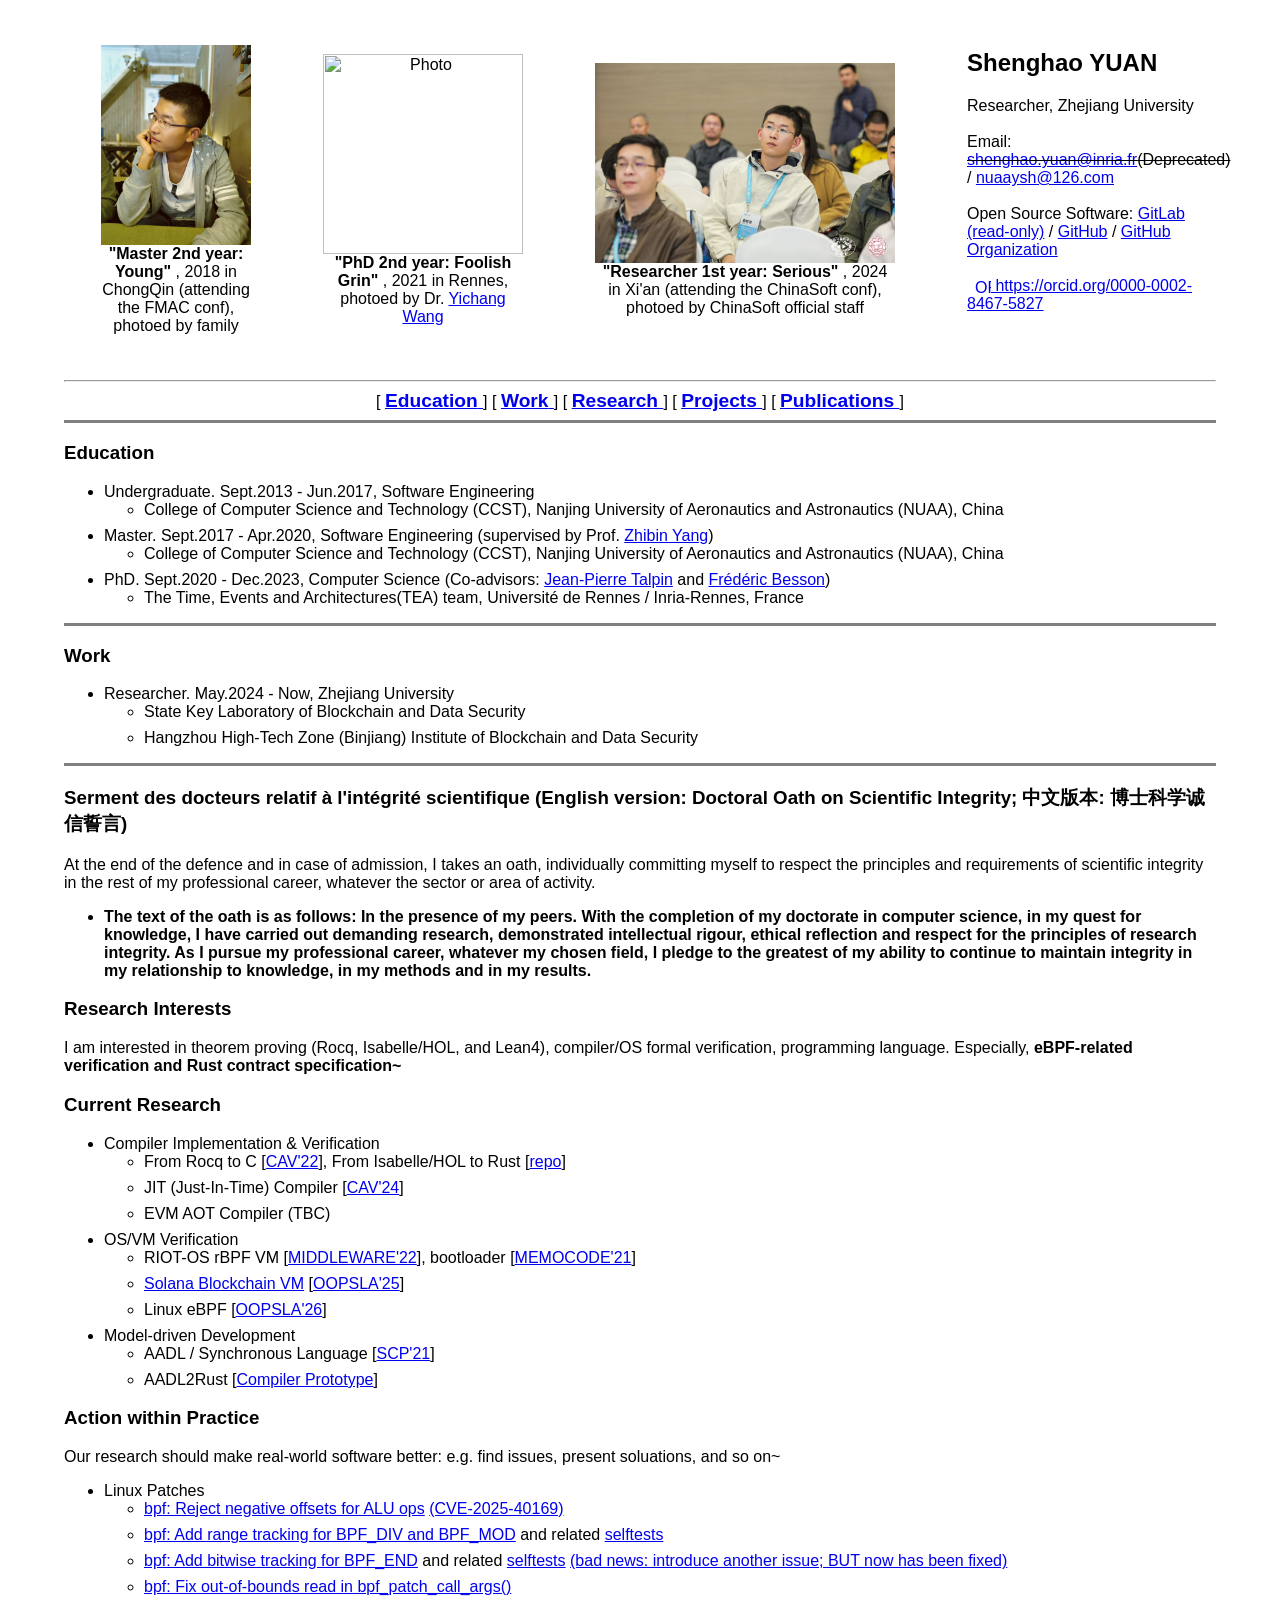
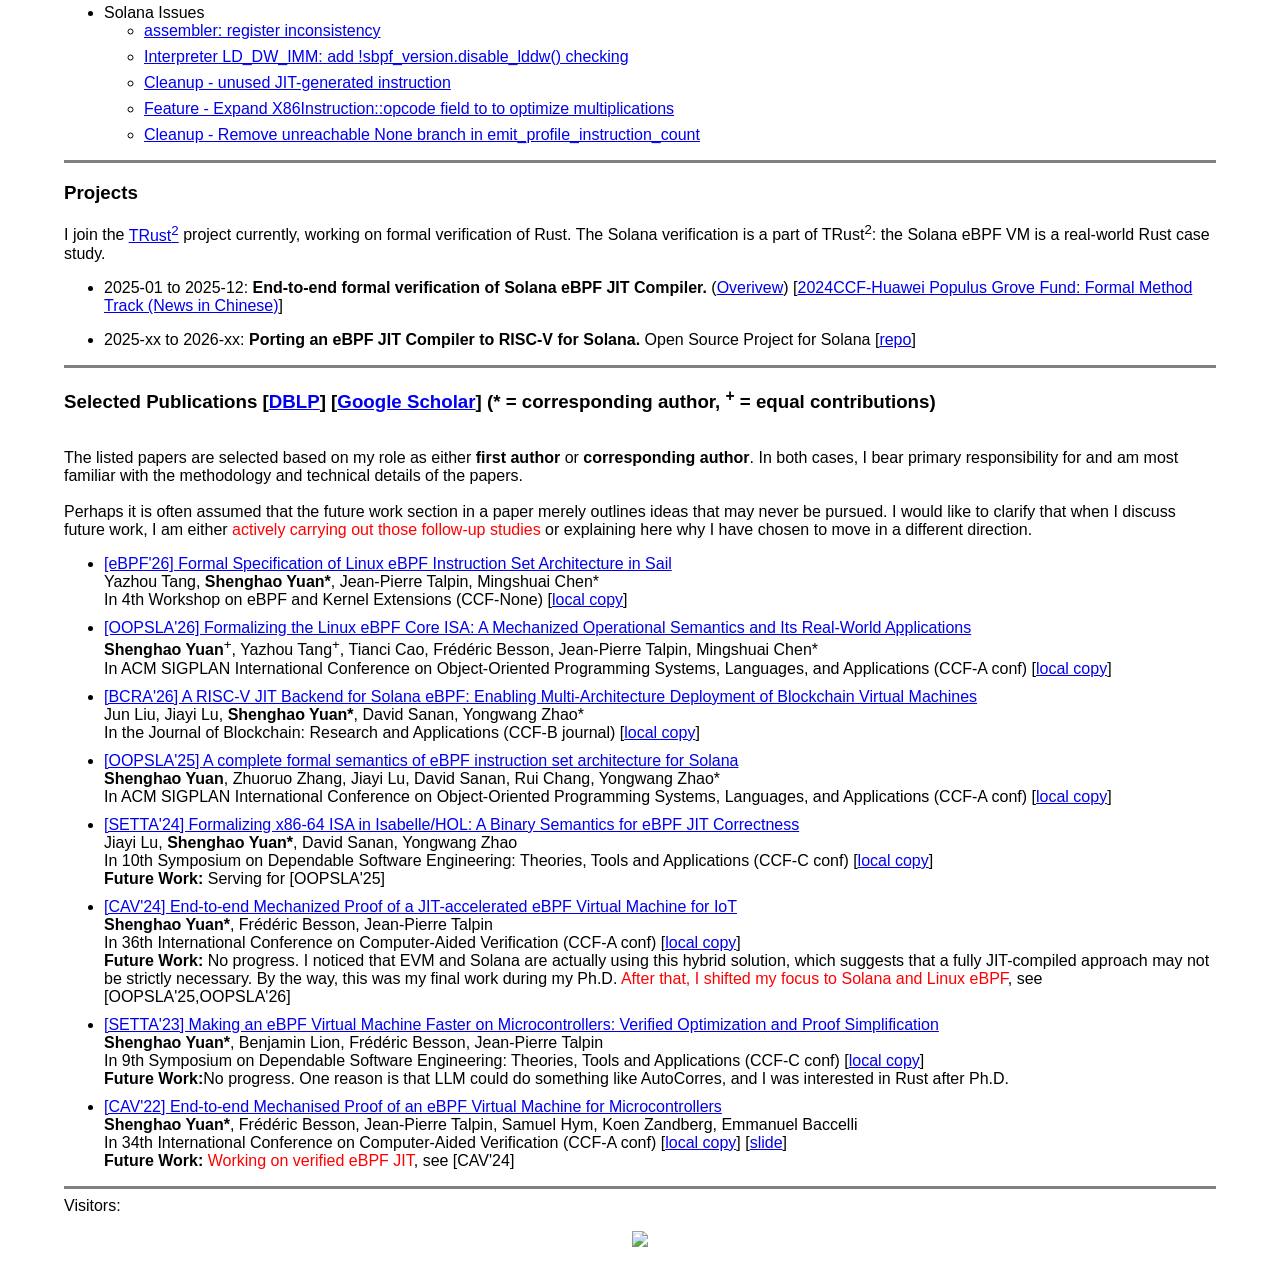
==== commit eb2b8344: "upd: ebpf26 paper and workplace" ====
--- a/index.html
+++ b/index.html
@@ -74,6 +74,11 @@
             <b>Education</b>
           </big>
         </a>]
+        [ <a href="#work">
+          <big>
+            <b>Work</b>
+          </big>
+        </a>]
         [ <a href="#research">
           <big>
             <b>Research</b>
@@ -92,7 +97,7 @@
       </center>
       <hr noShade size=3.5>
       <a name="education"></a>
-      <h3>Education</h3>
+      <h3>Education </h3>
       <ul>
       	<li class="item">
           <a>Undergraduate. Sept.2013 - Jun.2017, Software Engineering</a>
@@ -115,6 +120,20 @@
           <ul>
             <li class="item"> The Time, Events and Architectures(TEA) team,
              Université de Rennes / Inria-Rennes, France
+            </li>
+          </ul>
+        </li>
+      </ul>
+      <hr noShade size=3.5>
+      <a name="work"></a>
+      <h3>Work </h3>
+      <ul>
+      	<li class="item">
+          <a>Researcher. May.2024 - Now, Zhejiang University</a>
+          <ul>
+            <li class="item"> State Key Laboratory of Blockchain and Data Security
+            </li>
+            <li class="item"> Hangzhou High-Tech Zone (Binjiang) Institute of Blockchain and Data Security
             </li>
           </ul>
         </li>
@@ -133,13 +152,13 @@
 
       <ul>
         <li class="item">
-          <a>Compiler Verification (CompCert-related)</a>
-          <ul>
-            <li class="item">
-             From Rocq to C [<a href="https://doi.org/10.1007/978-3-031-13188-2_15">CAV2022</a>], From Isabelle/HOL to Rust [<a href="https://github.com/OpenSourceVerif/Isabelle2Rust">repo</a>]
-            </li>
-            <li class="item">
-             JIT (Just-In-Time) Compiler [<a href="https://link.springer.com/chapter/10.1007/978-3-031-65627-9_16">CAV2024</a>]
+          <a>Compiler Implementation &  Verification</a>
+          <ul>
+            <li class="item">
+             From Rocq to C [<a href="https://doi.org/10.1007/978-3-031-13188-2_15">CAV'22</a>], From Isabelle/HOL to Rust [<a href="https://github.com/OpenSourceVerif/Isabelle2Rust">repo</a>]
+            </li>
+            <li class="item">
+             JIT (Just-In-Time) Compiler [<a href="https://link.springer.com/chapter/10.1007/978-3-031-65627-9_16">CAV'24</a>]
             </li>
             <li class="item">
              EVM AOT Compiler (TBC)
@@ -150,20 +169,20 @@
           <a>OS/VM Verification</a>
           <ul>
             <li class="item">
-              RIOT-OS rBPF VM [<a href="https://dl.acm.org/doi/abs/10.1145/3528535.3565242">MIDDLEWARE2022</a>], bootloader [<a href="https://ieeexplore.ieee.org/document/9814956">MEMOCODE2021</a>]
-            </li>
-            <li class="item">
-              <a href="https://github.com/solana-labs/rbpf">Solana Blockchain VM</a>  [<a href="https://dl.acm.org/doi/10.1145/3720414">OOPSLA2025</a>]
-            </li>
-            <li class="item">
-              Linux eBPF [<a href="https://github.com/shenghaoyuan/shenghaoyuan.github.io/blob/master/publications/OOPSLA2026.pdf">OOPSLA2026</a>]
-            </li>
-          </ul>
-        <li class="item">
-          <a>Model-driven development</a>
-          <ul>
-            <li class="item">
-             AADL / Synchronous Language [<a href="https://doi.org/10.1016/j.scico.2021.102644">SCP2021</a>]
+              RIOT-OS rBPF VM [<a href="https://dl.acm.org/doi/abs/10.1145/3528535.3565242">MIDDLEWARE'22</a>], bootloader [<a href="https://ieeexplore.ieee.org/document/9814956">MEMOCODE'21</a>]
+            </li>
+            <li class="item">
+              <a href="https://github.com/solana-labs/rbpf">Solana Blockchain VM</a>  [<a href="https://dl.acm.org/doi/10.1145/3720414">OOPSLA'25</a>]
+            </li>
+            <li class="item">
+              Linux eBPF [<a href="https://github.com/shenghaoyuan/shenghaoyuan.github.io/blob/master/publications/OOPSLA2026.pdf">OOPSLA'26</a>]
+            </li>
+          </ul>
+        <li class="item">
+          <a>Model-driven Development</a>
+          <ul>
+            <li class="item">
+             AADL / Synchronous Language [<a href="https://doi.org/10.1016/j.scico.2021.102644">SCP'21</a>]
             </li>
             <li class="item">
              AADL2Rust [<a href="https://github.com/OpenSourceVerif/aadl2rust">Compiler Prototype</a>]
@@ -213,7 +232,6 @@
             </li>
           </ul>
       </ul>
-
       <hr noShade size=3.5>
       <a name="project"></a>
       <h3>Projects</h3> I join the <a href="https://trust2proj.github.io/">TRust<sup>2</sup></a> project currently, working on formal verification of Rust. The Solana verification is a part of TRust<sup>2</sup>: the Solana eBPF VM is a real-world Rust case study.
@@ -236,49 +254,55 @@
       <ul>
 
         <li style="margin-bottom: 10px;">
-          <a href="https://github.com/shenghaoyuan/shenghaoyuan.github.io/blob/master/publications/OOPSLA2026.pdf">[OOPSLA2026] Formalizing the Linux eBPF Core ISA: A Mechanized Operational Semantics and Its Real-World Applications</a>
+          <a href="https://github.com/shenghaoyuan/shenghaoyuan.github.io/blob/master/publications/eBPF2026.pdf">[eBPF'26] Formal Specification of Linux eBPF Instruction Set Architecture in Sail</a>
+          <br>Yazhou Tang, <b>Shenghao Yuan*</b>, Jean-Pierre Talpin, Mingshuai Chen* <br>
+           In 4th Workshop on eBPF and Kernel Extensions (CCF-None) [<a href="https://github.com/shenghaoyuan/shenghaoyuan.github.io/blob/master/publications/eBPF2026.pdf">local copy</a>]
+        </li> 
+
+        <li style="margin-bottom: 10px;">
+          <a href="https://github.com/shenghaoyuan/shenghaoyuan.github.io/blob/master/publications/OOPSLA2026.pdf">[OOPSLA'26] Formalizing the Linux eBPF Core ISA: A Mechanized Operational Semantics and Its Real-World Applications</a>
           <br><b>Shenghao Yuan</b><sup>+</sup>, Yazhou Tang<sup>+</sup>, Tianci Cao, Frédéric Besson, Jean-Pierre Talpin, Mingshuai Chen* <br>
            In ACM SIGPLAN International Conference on Object-Oriented Programming Systems, Languages, and Applications (CCF-A conf) [<a href="https://github.com/shenghaoyuan/shenghaoyuan.github.io/blob/master/publications/OOPSLA2026.pdf">local copy</a>]
         </li> 
 
         <li style="margin-bottom: 10px;">
-          <a href="https://github.com/shenghaoyuan/shenghaoyuan.github.io/blob/master/publications/BCRA2026.pdf">[BCRA2026] A RISC-V JIT Backend for Solana eBPF: Enabling Multi-Architecture Deployment of Blockchain Virtual Machines</a>
+          <a href="https://github.com/shenghaoyuan/shenghaoyuan.github.io/blob/master/publications/BCRA2026.pdf">[BCRA'26] A RISC-V JIT Backend for Solana eBPF: Enabling Multi-Architecture Deployment of Blockchain Virtual Machines</a>
           <br>Jun Liu, Jiayi Lu, <b>Shenghao Yuan*</b>, David Sanan, Yongwang Zhao* <br>
           In the Journal of Blockchain: Research and Applications (CCF-B journal) [<a href="https://github.com/shenghaoyuan/shenghaoyuan.github.io/blob/master/publications/BCRA2026.pdf">local copy</a>]
         </li> 
 
         <li style="margin-bottom: 10px;">
-          <a href="https://dl.acm.org/doi/10.1145/3720414">[OOPSLA2025] A complete formal semantics of eBPF instruction set architecture for Solana</a>
+          <a href="https://dl.acm.org/doi/10.1145/3720414">[OOPSLA'25] A complete formal semantics of eBPF instruction set architecture for Solana</a>
           <br><b>Shenghao Yuan</b>, Zhuoruo Zhang, Jiayi Lu, David Sanan, Rui Chang, Yongwang Zhao* <br>
           In ACM SIGPLAN International Conference on Object-Oriented Programming Systems, Languages, and Applications (CCF-A conf) [<a href="https://github.com/shenghaoyuan/shenghaoyuan.github.io/blob/master/publications/OOPSLA2025.pdf">local copy</a>]
         </li> 
 
         <li style="margin-bottom: 10px;">
-          <a href="https://link.springer.com/chapter/10.1007/978-981-96-0602-3_11">[SETTA2024] Formalizing x86-64 ISA in Isabelle/HOL: A Binary Semantics for eBPF JIT Correctness</a>
+          <a href="https://link.springer.com/chapter/10.1007/978-981-96-0602-3_11">[SETTA'24] Formalizing x86-64 ISA in Isabelle/HOL: A Binary Semantics for eBPF JIT Correctness</a>
           <br>Jiayi Lu, <b>Shenghao Yuan*</b>, David Sanan, Yongwang Zhao <br>
           In 10th Symposium on Dependable Software Engineering: Theories, Tools and Applications (CCF-C conf) [<a href="https://github.com/shenghaoyuan/shenghaoyuan.github.io/blob/master/publications/SETTA24.pdf">local copy</a>]
-          <br><b>Future Work: </b>Serving for [OOPSLA2025]<br>
-        </li> 
-
-        <li style="margin-bottom: 10px;">
-          <a href="https://link.springer.com/chapter/10.1007/978-3-031-65627-9_16">[CAV2024] End-to-end Mechanized Proof of a JIT-accelerated eBPF Virtual Machine for IoT</a>
+          <br><b>Future Work: </b>Serving for [OOPSLA'25]<br>
+        </li> 
+
+        <li style="margin-bottom: 10px;">
+          <a href="https://link.springer.com/chapter/10.1007/978-3-031-65627-9_16">[CAV'24] End-to-end Mechanized Proof of a JIT-accelerated eBPF Virtual Machine for IoT</a>
           <br><b>Shenghao Yuan*</b>, Frédéric Besson, Jean-Pierre Talpin <br>
           In 36th International Conference on Computer-Aided Verification (CCF-A conf) [<a href="https://github.com/shenghaoyuan/shenghaoyuan.github.io/blob/master/publications/CAV2024.pdf">local copy</a>]
-          <br><b>Future Work: </b>No progress. I noticed that EVM and Solana are actually using this hybrid solution, which suggests that a fully JIT-compiled approach may not be strictly necessary. By the way, this was my final work during my Ph.D. <span style="color: red;">After that, I shifted my focus to Solana and Linux eBPF</span>, see [OOPSLA2025]<br>
-        </li> 
-
-        <li style="margin-bottom: 10px;">
-          <a href="https://link.springer.com/chapter/10.1007/978-981-99-8664-4_22">[SETTA2023] Making an eBPF Virtual Machine Faster on Microcontrollers: Verified Optimization and Proof Simplification</a>
+          <br><b>Future Work: </b>No progress. I noticed that EVM and Solana are actually using this hybrid solution, which suggests that a fully JIT-compiled approach may not be strictly necessary. By the way, this was my final work during my Ph.D. <span style="color: red;">After that, I shifted my focus to Solana and Linux eBPF</span>, see [OOPSLA'25,OOPSLA'26]<br>
+        </li> 
+
+        <li style="margin-bottom: 10px;">
+          <a href="https://link.springer.com/chapter/10.1007/978-981-99-8664-4_22">[SETTA'23] Making an eBPF Virtual Machine Faster on Microcontrollers: Verified Optimization and Proof Simplification</a>
           <br><b>Shenghao Yuan*</b>, Benjamin Lion, Frédéric Besson, Jean-Pierre Talpin <br>
           In 9th Symposium on Dependable Software Engineering: Theories, Tools and Applications (CCF-C conf) [<a href="https://github.com/shenghaoyuan/shenghaoyuan.github.io/blob/master/publications/SETTA23_draft.pdf">local copy</a>]
           <br><b>Future Work:</b>No progress. One reason is that LLM could do something like AutoCorres, and I was interested in Rust after Ph.D.<br>
         </li>
 
         <li style="margin-bottom: 10px;">
-          <a href="https://link.springer.com/chapter/10.1007/978-3-031-13188-2_15">[CAV2022] End-to-end Mechanised Proof of an eBPF Virtual Machine for Microcontrollers</a>
+          <a href="https://link.springer.com/chapter/10.1007/978-3-031-13188-2_15">[CAV'22] End-to-end Mechanised Proof of an eBPF Virtual Machine for Microcontrollers</a>
           <br><b>Shenghao Yuan*</b>, Frédéric Besson, Jean-Pierre Talpin, Samuel Hym, Koen Zandberg, Emmanuel Baccelli <br>
           In 34th International Conference on Computer-Aided Verification (CCF-A conf) [<a href="https://github.com/shenghaoyuan/shenghaoyuan.github.io/blob/master/publications/CAV2022.pdf">local copy</a>] [<a href="https://github.com/shenghaoyuan/shenghaoyuan.github.io/blob/master/publications/CAV22_0809.pptx">slide</a>]
-          <br><b>Future Work:</b> <span style="color: red;">Working on verified eBPF JIT</span>, see [CAV2024] <br>
+          <br><b>Future Work:</b> <span style="color: red;">Working on verified eBPF JIT</span>, see [CAV'24] <br>
         </li> 
 
         <!-- <li style="margin-bottom: 10px;">
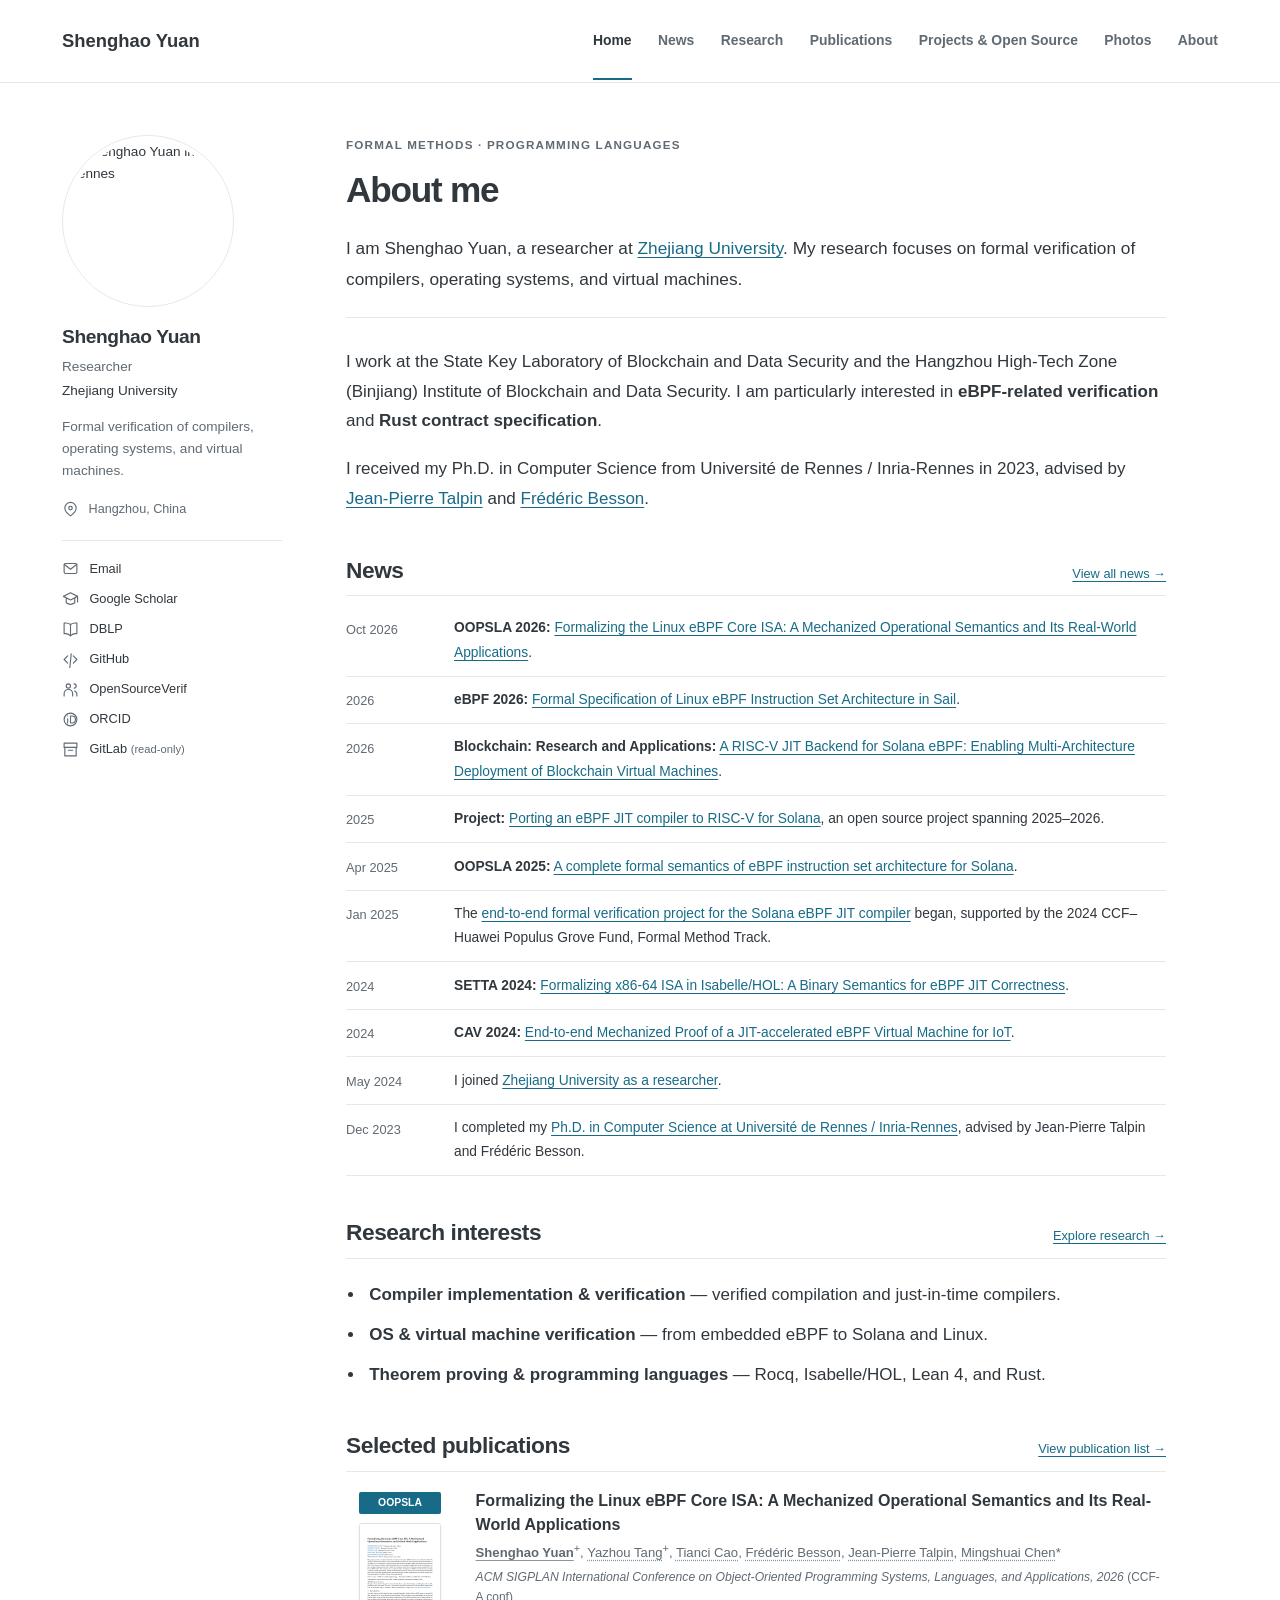
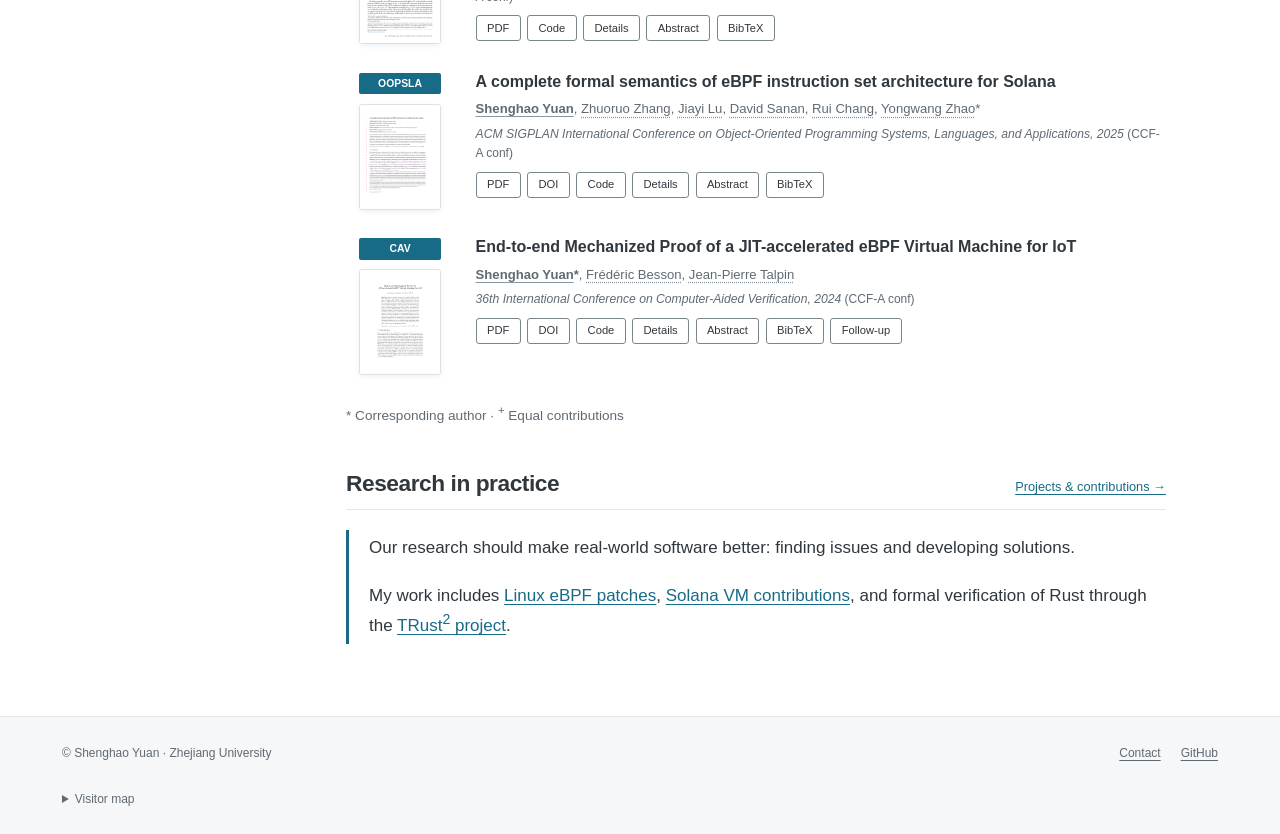
==== commit 4d61390c: "new style" ====
--- a/index.html
+++ b/index.html
@@ -1,330 +1,145 @@
-<html xmlns="http://www.w3.org/1999/html">
-  <head>
-    <!-- Google tag (gtag.js) -->
-    <script async src="https://www.googletagmanager.com/gtag/js?id=G-2J23RK0R02"></script>
-    <script>
-      window.dataLayer = window.dataLayer || [];
+<!doctype html>
+<html lang="en">
+<head>
+  <meta charset="utf-8">
+  <meta name="viewport" content="width=device-width, initial-scale=1">
+  <title>Home | Shenghao Yuan</title>
+  <meta name="description" content="Shenghao Yuan, researcher at Zhejiang University. Formal verification, eBPF, compilers, virtual machines, and Rust.">
+  <link rel="canonical" href="https://shenghaoyuan.github.io/">
+  <meta property="og:type" content="website">
+  <meta property="og:title" content="Home | Shenghao Yuan">
+  <meta property="og:description" content="Shenghao Yuan, researcher at Zhejiang University. Formal verification, eBPF, compilers, virtual machines, and Rust.">
+  <meta property="og:url" content="https://shenghaoyuan.github.io/">
+  <meta property="og:image" content="https://shenghaoyuan.github.io/img/profile.jpg">
+  <link rel="icon" href="img/favicon.svg" type="image/svg+xml">
+  <link rel="stylesheet" href="style.css">
+  <script src="auto.js" defer></script>
+  <script src="publications-data.js" defer></script>
+  <script src="news-data.js" defer></script>
+  <script src="content-renderer.js" defer></script>
+  <script src="authors.js" defer></script>
+  <script src="publications.js" defer></script>
+  <!-- Existing analytics configuration. -->
+  <script async src="https://www.googletagmanager.com/gtag/js?id=G-2J23RK0R02"></script>
+  <script>
+    window.dataLayer = window.dataLayer || [];
+    function gtag() { dataLayer.push(arguments); }
+    gtag('js', new Date());
+    gtag('config', 'G-2J23RK0R02');
+  </script>
+  <script async src="https://busuanzi.ibruce.info/busuanzi/2.3/busuanzi.pure.mini.js"></script>
+</head>
+<body data-page="home">
+  <a class="skip-link" href="#main-content">Skip to content</a>
+  <header class="masthead">
+    <div class="masthead-inner">
+      <a class="site-title" href="index.html">Shenghao Yuan</a>
+      <button class="menu-toggle" type="button" aria-expanded="false" aria-controls="primary-navigation"><svg class="icon" viewBox="0 0 24 24" fill="none" stroke="currentColor" stroke-width="1.6" stroke-linecap="round" stroke-linejoin="round" aria-hidden="true"><path d="M4 6h16M4 12h16M4 18h16"/></svg><span>Menu</span></button>
+      <nav class="site-nav" id="primary-navigation" aria-label="Main navigation">
+        <ul>
+          <li><a href="index.html" aria-current="page">Home</a></li>
+          <li><a href="news.html">News</a></li>
+          <li><a href="research.html">Research</a></li>
+          <li><a href="publications.html">Publications</a></li>
+          <li><a href="projects.html">Projects &amp; Open Source</a></li>
+          <li><a href="photos.html">Photos</a></li>
+          <li><a href="about.html">About</a></li>
+        </ul>
+      </nav>
+    </div>
+  </header>
 
-      function gtag() {
-        dataLayer.push(arguments);
-      }
-      gtag('js', new Date());
-      gtag('config', 'G-2J23RK0R02');
-    </script>
-    <script async src="//busuanzi.ibruce.info/busuanzi/2.3/busuanzi.pure.mini.js"></script>
-    <meta http-equiv="content-type" content="text/html; charset=UTF-8">
-    <meta name="description" content="homepage">
-    <link rel="stylesheet" type="text/css" href="
-    style.css">
-    <script src="auto.js"></script>
-  </head>
-  <body>
-    <div class="content">
-      <table align=center cellpadding=35>
-        <tr>
-          <td style="text-align: center;">
-            <img src="img/shenghao.jpg" width="150" alt="Photo">
-            <figcaption style="text-align: center;"><b> "Master 2nd year: Young" </b>, 2018 in ChongQin (attending the FMAC conf), photoed by family </figcaption>
-          </td>
-          <td style="text-align: center;">
-            <img src="img/profile.jpg" width="200" alt="Photo">
-            <figcaption style="text-align: center;"><b> "PhD 2nd year: Foolish Grin" </b>, 2021 in Rennes, photoed by Dr. <a href="https://yichangwang.github.io/">Yichang Wang</a> </figcaption>
-          </td>
-          <td style="text-align: center;">
-            <img src="img/chinasoft2024.jpg" width="300" alt="Photo">
-            <figcaption style="text-align: center;"><b> "Researcher 1st year: Serious" </b>, 2024 in Xi'an (attending the ChinaSoft conf), photoed by ChinaSoft official staff </figcaption>
-          </td>
-          <Td>
-            <H2>Shenghao YUAN </H2> Researcher, Zhejiang University <br> <!-- 
-            <br>School of Cyber Science and Technology<br>
-            <a href="https://www.zju.edu.cn/english/">Zhejiang University</a> -->
-            <br> Email:
-            <del>
-              <a href="mailto:shenghao.yuan@inria.fr">shenghao.yuan@inria.fr</a>(Deprecated)
-            </del> / 
-            <a href = "mailto: nuaaysh@126.com">nuaaysh@126.com</a>
-            <br>
-            <br> Open Source Software:
-            <a href="https://gitlab.inria.fr/X-Syuan">GitLab (read-only)</a>	/ 
-            <a href="https://github.com/shenghaoyuan">GitHub</a> / <a href="https://github.com/OpenSourceVerif">GitHub Organization</a>
-            <br>
-            <br> 
-            <a
-            id="cy-effective-orcid-url"
-            class="underline"
-             href="https://orcid.org/0000-0002-8467-5827"
-             target="orcid.widget"
-             rel="me noopener noreferrer"
-             style="vertical-align: top">
-             <img
-                src="https://orcid.org/sites/default/files/images/orcid_16x16.png"
-                style="width: 1em; margin-inline-start: 0.5em"
-                alt="ORCID iD icon"/>
-              https://orcid.org/0000-0002-8467-5827
-            </a>
-            <br>
-            <br>
-          </td>
-        </tr>
-      </table>
-      <hr>
-      <center>
-        [ <a href="#education">
-          <big>
-            <b>Education</b>
-          </big>
-        </a>]
-        [ <a href="#work">
-          <big>
-            <b>Work</b>
-          </big>
-        </a>]
-        [ <a href="#research">
-          <big>
-            <b>Research</b>
-          </big>
-        </a>]
-        [ <a href="#project">
-          <big>
-            <b>Projects</b>
-          </big>
-        </a>]
-        [ <a href="#publication">
-          <big>
-            <b>Publications</b>
-          </big>
-        </a>]
-      </center>
-      <hr noShade size=3.5>
-      <a name="education"></a>
-      <h3>Education </h3>
-      <ul>
-      	<li class="item">
-          <a>Undergraduate. Sept.2013 - Jun.2017, Software Engineering</a>
-          <ul>
-            <li class="item"> College of Computer Science and Technology (CCST),
-             Nanjing University of Aeronautics and Astronautics (NUAA), China
-            </li>
-          </ul>
-        </li>
-      	<li class="item">
-          <a>Master. Sept.2017 - Apr.2020, Software Engineering (supervised by Prof. <a href="https://faculty.nuaa.edu.cn/yangzhibin/zh_CN/index.htm">Zhibin Yang</a>) </a>
-          <ul>
-            <li class="item"> College of Computer Science and Technology (CCST),
-             Nanjing University of Aeronautics and Astronautics (NUAA), China
-            </li>
-          </ul>
-        </li>
-      	<li class="item">
-          <a>PhD. Sept.2020 - Dec.2023, Computer Science (Co-advisors: <a href="https://www.irisa.fr/prive/talpin/">Jean-Pierre Talpin</a> and <a href="https://people.rennes.inria.fr/Frederic.Besson/">Frédéric Besson</a>)</a>
-          <ul>
-            <li class="item"> The Time, Events and Architectures(TEA) team,
-             Université de Rennes / Inria-Rennes, France
-            </li>
-          </ul>
-        </li>
+  <div class="site-layout">
+    <aside class="author-sidebar" aria-label="Author profile">
+      <img class="author-avatar" src="img/profile.jpg" alt="Shenghao Yuan in Rennes" width="172" height="172">
+      <div class="author-info">
+        <h2 class="author-name">Shenghao Yuan</h2>
+        <p class="author-role">Researcher</p>
+        <a class="author-affiliation" href="https://www.zju.edu.cn/english/">Zhejiang University</a>
+        <p class="author-bio">Formal verification of compilers, operating systems, and virtual machines.</p>
+        <div class="author-location"><svg class="icon" viewBox="0 0 24 24" fill="none" stroke="currentColor" stroke-width="1.6" stroke-linecap="round" stroke-linejoin="round" aria-hidden="true"><path d="M20 10c0 6-8 11-8 11S4 16 4 10a8 8 0 1 1 16 0Z"/><circle cx="12" cy="10" r="2.5"/></svg><span>Hangzhou, China</span></div>
+      </div>
+      <ul class="author-links">
+          <li><a href="mailto:nuaaysh@126.com"><svg class="icon" viewBox="0 0 24 24" fill="none" stroke="currentColor" stroke-width="1.6" stroke-linecap="round" stroke-linejoin="round" aria-hidden="true"><rect x="3" y="5" width="18" height="14" rx="2"/><path d="m3 6 9 7 9-7"/></svg><span>Email</span></a></li>
+          <li><a href="https://scholar.google.com/citations?user=jL24x3sAAAAJ&amp;hl=en"><svg class="icon" viewBox="0 0 24 24" fill="none" stroke="currentColor" stroke-width="1.6" stroke-linecap="round" stroke-linejoin="round" aria-hidden="true"><path d="m2 9 10-5 10 5-10 5-10-5Zm4 3v6c4 3 8 3 12 0v-6M22 9v8"/></svg><span>Google Scholar</span></a></li>
+          <li><a href="https://dblp.org/pid/264/2591.html"><svg class="icon" viewBox="0 0 24 24" fill="none" stroke="currentColor" stroke-width="1.6" stroke-linecap="round" stroke-linejoin="round" aria-hidden="true"><path d="M12 5v16M12 5C8 2 3 3 3 3v15s5-1 9 3c4-4 9-3 9-3V3s-5-1-9 2Z"/></svg><span>DBLP</span></a></li>
+          <li><a href="https://github.com/shenghaoyuan"><svg class="icon" viewBox="0 0 24 24" fill="none" stroke="currentColor" stroke-width="1.6" stroke-linecap="round" stroke-linejoin="round" aria-hidden="true"><path d="m8 7-5 5 5 5m8-10 5 5-5 5m-3-13-2 20"/></svg><span>GitHub</span></a></li>
+          <li><a href="https://github.com/OpenSourceVerif"><svg class="icon" viewBox="0 0 24 24" fill="none" stroke="currentColor" stroke-width="1.6" stroke-linecap="round" stroke-linejoin="round" aria-hidden="true"><circle cx="9" cy="7" r="3"/><path d="M3 21v-3a6 6 0 0 1 12 0v3m2-17a3 3 0 0 1 0 6m1 4a5 5 0 0 1 3 4v3"/></svg><span>OpenSourceVerif</span></a></li>
+          <li><a href="https://orcid.org/0000-0002-8467-5827"><svg class="icon" viewBox="0 0 24 24" fill="none" stroke="currentColor" stroke-width="1.6" stroke-linecap="round" stroke-linejoin="round" aria-hidden="true"><circle cx="12" cy="12" r="9"/><path d="M8 11v6m0-10v.1M12 7h2a5 5 0 0 1 0 10h-2V7Z"/></svg><span>ORCID</span></a></li>
+          <li><a href="https://gitlab.inria.fr/X-Syuan"><svg class="icon" viewBox="0 0 24 24" fill="none" stroke="currentColor" stroke-width="1.6" stroke-linecap="round" stroke-linejoin="round" aria-hidden="true"><path d="M4 9h16v12H4zM3 3h18v6H3zM9 13h6"/></svg><span>GitLab <span class="link-note">(read-only)</span></span></a></li>
       </ul>
-      <hr noShade size=3.5>
-      <a name="work"></a>
-      <h3>Work </h3>
-      <ul>
-      	<li class="item">
-          <a>Researcher. May.2024 - Now, Zhejiang University</a>
-          <ul>
-            <li class="item"> State Key Laboratory of Blockchain and Data Security
-            </li>
-            <li class="item"> Hangzhou High-Tech Zone (Binjiang) Institute of Blockchain and Data Security
-            </li>
-          </ul>
-        </li>
-      </ul>
-      <hr noShade size=3.5>
-      <a name="research"></a>
-      <h3>Serment des docteurs relatif à l'intégrité scientifique (English version: Doctoral Oath on Scientific Integrity; 中文版本: 博士科学诚信誓言)</h3> At the end of the defence and in case of admission, I takes an oath, individually committing myself to respect the principles and requirements of scientific integrity in the rest of my professional career, whatever the sector or area of activity. 
-       <ul>
-        <li class="item">
-          <a><b>The text of the oath is as follows: In the presence of my peers. With the completion of my doctorate in computer science, in my quest for knowledge, I have carried out demanding research, demonstrated intellectual rigour, ethical reflection and respect for the principles of research integrity. As I pursue my professional career, whatever my chosen field, I pledge to the greatest of my ability to continue to maintain integrity in my relationship to knowledge, in my methods and in my results.</b></a>
-        </li>
-      </ul>
-      <h3>Research Interests</h3> I am interested in theorem proving (Rocq, Isabelle/HOL, and Lean4), compiler/OS formal verification, programming language. Especially, <b> eBPF-related verification and Rust contract specification~ </b> <ul>
-      </ul>
-      <h3>Current Research</h3>
+    </aside>
 
-      <ul>
-        <li class="item">
-          <a>Compiler Implementation &  Verification</a>
-          <ul>
-            <li class="item">
-             From Rocq to C [<a href="https://doi.org/10.1007/978-3-031-13188-2_15">CAV'22</a>], From Isabelle/HOL to Rust [<a href="https://github.com/OpenSourceVerif/Isabelle2Rust">repo</a>]
-            </li>
-            <li class="item">
-             JIT (Just-In-Time) Compiler [<a href="https://link.springer.com/chapter/10.1007/978-3-031-65627-9_16">CAV'24</a>]
-            </li>
-            <li class="item">
-             EVM AOT Compiler (TBC)
-            </li>
-          </ul>
-        </li>
-        <li class="item">
-          <a>OS/VM Verification</a>
-          <ul>
-            <li class="item">
-              RIOT-OS rBPF VM [<a href="https://dl.acm.org/doi/abs/10.1145/3528535.3565242">MIDDLEWARE'22</a>], bootloader [<a href="https://ieeexplore.ieee.org/document/9814956">MEMOCODE'21</a>]
-            </li>
-            <li class="item">
-              <a href="https://github.com/solana-labs/rbpf">Solana Blockchain VM</a>  [<a href="https://dl.acm.org/doi/10.1145/3720414">OOPSLA'25</a>]
-            </li>
-            <li class="item">
-              Linux eBPF [<a href="https://github.com/shenghaoyuan/shenghaoyuan.github.io/blob/master/publications/OOPSLA2026.pdf">OOPSLA'26</a>]
-            </li>
-          </ul>
-        <li class="item">
-          <a>Model-driven Development</a>
-          <ul>
-            <li class="item">
-             AADL / Synchronous Language [<a href="https://doi.org/10.1016/j.scico.2021.102644">SCP'21</a>]
-            </li>
-            <li class="item">
-             AADL2Rust [<a href="https://github.com/OpenSourceVerif/aadl2rust">Compiler Prototype</a>]
-            </li>
-          </ul>
-        </li>
-      </ul>
+    <main class="page-content" id="main-content" tabindex="-1">
+      <header class="page-heading">
+        <p class="eyebrow">Formal methods · Programming languages</p>
+        <h1>About me</h1>
+        <p class="lead">I am Shenghao Yuan, a researcher at <a href="https://www.zju.edu.cn/english/">Zhejiang University</a>. My research focuses on formal verification of compilers, operating systems, and virtual machines.</p>
+      </header>
 
-      <h3>Action within Practice</h3> Our research should make real-world software better: e.g. find issues, present soluations, and so on~ <ul>
-      </ul>
-      
-      <ul>
-        <li class="item">
-          <a>Linux Patches</a>
-          <ul>
-            <li class="item">
-             <a href="https://git.kernel.org/pub/scm/linux/kernel/git/bpf/bpf.git/commit/?id=55c0ced59fe1">bpf: Reject negative offsets for ALU ops</a> <a href="https://www.cve.org/CVERecord?id=CVE-2025-40169">(CVE-2025-40169)</a>
-            </li>
-            <li class="item">
-             <a href="https://git.kernel.org/pub/scm/linux/kernel/git/bpf/bpf-next.git/commit/?id=44fdd581d273">bpf: Add range tracking for BPF_DIV and BPF_MOD</a> and related  <a href="https://git.kernel.org/bpf/bpf-next/c/c9e440bf25a7">selftests</a>
-            </li>
-            <li class="item">
-             <a href="https://git.kernel.org/pub/scm/linux/kernel/git/bpf/bpf-next.git/commit/?id=9d21199842247ab05c675fb9b6c6ca393a5c0024">bpf: Add bitwise tracking for BPF_END</a> and related  <a href="https://git.kernel.org/pub/scm/linux/kernel/git/bpf/bpf-next.git/commit/?id=56415363e02f0f561ecc5bda6a4318438f888b43">selftests</a> <a href="https://lore.kernel.org/bpf/AMBPR06MB108683CFEB1CB8D9E02FC95ECF17EA@AMBPR06MB10868.eurprd06.prod.outlook.com/">(bad news: introduce another issue; BUT now has been fixed)</a>
-            </li>
-            <li class="item">
-             <a href="https://git.kernel.org/pub/scm/linux/kernel/git/bpf/bpf.git/commit/?id=4314a44564eb1565349fed7a4192344c5f46fc85">bpf: Fix out-of-bounds read in bpf_patch_call_args()</a>
-            </li>
-          </ul>
-        </li>
-        <li class="item">
-          <a>Solana Issues</a>
-          <ul>
-            <li class="item">
-              <a href="https://github.com/solana-labs/rbpf/issues/562">assembler: register inconsistency</a>
-            </li>
-            <li class="item">
-              <a href="https://github.com/solana-labs/rbpf/issues/563">Interpreter LD_DW_IMM: add !sbpf_version.disable_lddw() checking</a>
-            </li>
-            <li class="item">
-              <a href="https://github.com/anza-xyz/sbpf/pull/78">Cleanup - unused JIT-generated instruction</a> 
-            </li>
-            <li class="item">
-              <a href="https://github.com/anza-xyz/sbpf/pull/68">Feature - Expand X86Instruction::opcode field to to optimize multiplications</a> 
-            </li>
-            <li class="item">
-              <a href="https://github.com/anza-xyz/sbpf/pull/131">Cleanup - Remove unreachable None branch in emit_profile_instruction_count</a> 
-            </li>
-          </ul>
-      </ul>
-      <hr noShade size=3.5>
-      <a name="project"></a>
-      <h3>Projects</h3> I join the <a href="https://trust2proj.github.io/">TRust<sup>2</sup></a> project currently, working on formal verification of Rust. The Solana verification is a part of TRust<sup>2</sup>: the Solana eBPF VM is a real-world Rust case study.
-      <ul>
-        <li class="item">
-          <a>2025-01 to 2025-12: <b>End-to-end formal verification of Solana eBPF JIT Compiler.</b> (<a href="https://github.com/shenghaoyuan/shenghaoyuan.github.io/blob/master/projects/solana_jit_rust_overview.png">Overivew</a>) [<a href="https://www.ccf.org.cn/Collaboration/Enterprise_Fund/News/hw/2024-10-31/832702.shtml">2024CCF-Huawei Populus Grove Fund: Formal Method Track (News in Chinese)</a>] </a>
-        </li>
-      </ul>
-      <ul>
-        <li class="item">
-          <a>2025-xx to 2026-xx: <b>Porting an eBPF JIT Compiler to RISC-V for Solana.</b> Open Source Project for Solana [<a href="https://github.com/OpenSourceVerif/Solana-Multi-JITs/tree/riscv">repo</a>] </a>
-        </li>
-      </ul>
-      
-      <hr noShade size=3.5>
-      <a name="publication"></a>
-      <h3>Selected Publications [<a href="https://dblp.org/pid/264/2591.html">DBLP</a>] [<a href="https://scholar.google.com/citations?user=jL24x3sAAAAJ&hl=en">Google Scholar</a>] (* = corresponding author, <sup>+</sup> = equal contributions) </h3>
-      <br> The listed papers are selected based on my role as either <b>first author</b> or <b>corresponding author</b>. In both cases, I bear primary responsibility for and am most familiar with the methodology and technical details of the papers. <br>
-      <br>Perhaps it is often assumed that the future work section in a paper merely outlines ideas that may never be pursued. I would like to clarify that when I discuss future work, I am either <span style="color: red;">actively carrying out those follow-up studies</span> or explaining here why I have chosen to move in a different direction.<br>
-      <ul>
+      <p>I work at the State Key Laboratory of Blockchain and Data Security and the Hangzhou High-Tech Zone (Binjiang) Institute of Blockchain and Data Security. I am particularly interested in <strong>eBPF-related verification</strong> and <strong>Rust contract specification</strong>.</p>
+      <p>I received my Ph.D. in Computer Science from Université de Rennes / Inria-Rennes in 2023, advised by <a href="https://www.irisa.fr/prive/talpin/">Jean-Pierre Talpin</a> and <a href="https://people.rennes.inria.fr/Frederic.Besson/">Frédéric Besson</a>.</p>
 
-        <li style="margin-bottom: 10px;">
-          <a href="https://github.com/shenghaoyuan/shenghaoyuan.github.io/blob/master/publications/eBPF2026.pdf">[eBPF'26] Formal Specification of Linux eBPF Instruction Set Architecture in Sail</a>
-          <br>Yazhou Tang, <b>Shenghao Yuan*</b>, Jean-Pierre Talpin, Mingshuai Chen* <br>
-           In 4th Workshop on eBPF and Kernel Extensions (CCF-None) [<a href="https://github.com/shenghaoyuan/shenghaoyuan.github.io/blob/master/publications/eBPF2026.pdf">local copy</a>]
-        </li> 
+      <section aria-labelledby="news">
+        <div class="section-heading">
+          <h2 id="news">News</h2>
+          <a href="news.html">View all news &rarr;</a>
+        </div>
+        <!-- Rendered from news-data.js: the first 10 entries, in source order. -->
+        <div id="latest-news">
+          <noscript><p class="section-intro">Enable JavaScript to display the news list.</p></noscript>
+        </div>
+      </section>
 
-        <li style="margin-bottom: 10px;">
-          <a href="https://github.com/shenghaoyuan/shenghaoyuan.github.io/blob/master/publications/OOPSLA2026.pdf">[OOPSLA'26] Formalizing the Linux eBPF Core ISA: A Mechanized Operational Semantics and Its Real-World Applications</a>
-          <br><b>Shenghao Yuan</b><sup>+</sup>, Yazhou Tang<sup>+</sup>, Tianci Cao, Frédéric Besson, Jean-Pierre Talpin, Mingshuai Chen* <br>
-           In ACM SIGPLAN International Conference on Object-Oriented Programming Systems, Languages, and Applications (CCF-A conf) [<a href="https://github.com/shenghaoyuan/shenghaoyuan.github.io/blob/master/publications/OOPSLA2026.pdf">local copy</a>]
-        </li> 
+      <section aria-labelledby="research-overview">
+        <div class="section-heading">
+          <h2 id="research-overview">Research interests</h2>
+          <a href="research.html">Explore research →</a>
+        </div>
+        <ul class="interest-list">
+          <li><strong>Compiler implementation &amp; verification</strong> — verified compilation and just-in-time compilers.</li>
+          <li><strong>OS &amp; virtual machine verification</strong> — from embedded eBPF to Solana and Linux.</li>
+          <li><strong>Theorem proving &amp; programming languages</strong> — Rocq, Isabelle/HOL, Lean 4, and Rust.</li>
+        </ul>
+      </section>
 
-        <li style="margin-bottom: 10px;">
-          <a href="https://github.com/shenghaoyuan/shenghaoyuan.github.io/blob/master/publications/BCRA2026.pdf">[BCRA'26] A RISC-V JIT Backend for Solana eBPF: Enabling Multi-Architecture Deployment of Blockchain Virtual Machines</a>
-          <br>Jun Liu, Jiayi Lu, <b>Shenghao Yuan*</b>, David Sanan, Yongwang Zhao* <br>
-          In the Journal of Blockchain: Research and Applications (CCF-B journal) [<a href="https://github.com/shenghaoyuan/shenghaoyuan.github.io/blob/master/publications/BCRA2026.pdf">local copy</a>]
-        </li> 
+      <section aria-labelledby="featured-publications">
+        <div class="section-heading">
+          <h2 id="featured-publications">Selected publications</h2>
+          <a href="publications.html">View publication list →</a>
+        </div>
+        <!-- Rendered from publications-data.js: the three featured papers. -->
+        <div id="selected-publications">
+          <noscript><p class="section-intro">Enable JavaScript to display the selected publications.</p></noscript>
+        </div>
+      </section>
 
-        <li style="margin-bottom: 10px;">
-          <a href="https://dl.acm.org/doi/10.1145/3720414">[OOPSLA'25] A complete formal semantics of eBPF instruction set architecture for Solana</a>
-          <br><b>Shenghao Yuan</b>, Zhuoruo Zhang, Jiayi Lu, David Sanan, Rui Chang, Yongwang Zhao* <br>
-          In ACM SIGPLAN International Conference on Object-Oriented Programming Systems, Languages, and Applications (CCF-A conf) [<a href="https://github.com/shenghaoyuan/shenghaoyuan.github.io/blob/master/publications/OOPSLA2025.pdf">local copy</a>]
-        </li> 
+      <section aria-labelledby="research-practice">
+        <div class="section-heading">
+          <h2 id="research-practice">Research in practice</h2>
+          <a href="projects.html">Projects &amp; contributions →</a>
+        </div>
+        <div class="practice-note">
+          <p>Our research should make real-world software better: finding issues and developing solutions.</p>
+          <p>My work includes <a href="projects.html#linux">Linux eBPF patches</a>, <a href="projects.html#solana">Solana VM contributions</a>, and formal verification of Rust through the <a href="https://trust2proj.github.io/">TRust<sup>2</sup> project</a>.</p>
+        </div>
+      </section>
+    </main>
+  </div>
 
-        <li style="margin-bottom: 10px;">
-          <a href="https://link.springer.com/chapter/10.1007/978-981-96-0602-3_11">[SETTA'24] Formalizing x86-64 ISA in Isabelle/HOL: A Binary Semantics for eBPF JIT Correctness</a>
-          <br>Jiayi Lu, <b>Shenghao Yuan*</b>, David Sanan, Yongwang Zhao <br>
-          In 10th Symposium on Dependable Software Engineering: Theories, Tools and Applications (CCF-C conf) [<a href="https://github.com/shenghaoyuan/shenghaoyuan.github.io/blob/master/publications/SETTA24.pdf">local copy</a>]
-          <br><b>Future Work: </b>Serving for [OOPSLA'25]<br>
-        </li> 
-
-        <li style="margin-bottom: 10px;">
-          <a href="https://link.springer.com/chapter/10.1007/978-3-031-65627-9_16">[CAV'24] End-to-end Mechanized Proof of a JIT-accelerated eBPF Virtual Machine for IoT</a>
-          <br><b>Shenghao Yuan*</b>, Frédéric Besson, Jean-Pierre Talpin <br>
-          In 36th International Conference on Computer-Aided Verification (CCF-A conf) [<a href="https://github.com/shenghaoyuan/shenghaoyuan.github.io/blob/master/publications/CAV2024.pdf">local copy</a>]
-          <br><b>Future Work: </b>No progress. I noticed that EVM and Solana are actually using this hybrid solution, which suggests that a fully JIT-compiled approach may not be strictly necessary. By the way, this was my final work during my Ph.D. <span style="color: red;">After that, I shifted my focus to Solana and Linux eBPF</span>, see [OOPSLA'25,OOPSLA'26]<br>
-        </li> 
-
-        <li style="margin-bottom: 10px;">
-          <a href="https://link.springer.com/chapter/10.1007/978-981-99-8664-4_22">[SETTA'23] Making an eBPF Virtual Machine Faster on Microcontrollers: Verified Optimization and Proof Simplification</a>
-          <br><b>Shenghao Yuan*</b>, Benjamin Lion, Frédéric Besson, Jean-Pierre Talpin <br>
-          In 9th Symposium on Dependable Software Engineering: Theories, Tools and Applications (CCF-C conf) [<a href="https://github.com/shenghaoyuan/shenghaoyuan.github.io/blob/master/publications/SETTA23_draft.pdf">local copy</a>]
-          <br><b>Future Work:</b>No progress. One reason is that LLM could do something like AutoCorres, and I was interested in Rust after Ph.D.<br>
-        </li>
-
-        <li style="margin-bottom: 10px;">
-          <a href="https://link.springer.com/chapter/10.1007/978-3-031-13188-2_15">[CAV'22] End-to-end Mechanised Proof of an eBPF Virtual Machine for Microcontrollers</a>
-          <br><b>Shenghao Yuan*</b>, Frédéric Besson, Jean-Pierre Talpin, Samuel Hym, Koen Zandberg, Emmanuel Baccelli <br>
-          In 34th International Conference on Computer-Aided Verification (CCF-A conf) [<a href="https://github.com/shenghaoyuan/shenghaoyuan.github.io/blob/master/publications/CAV2022.pdf">local copy</a>] [<a href="https://github.com/shenghaoyuan/shenghaoyuan.github.io/blob/master/publications/CAV22_0809.pptx">slide</a>]
-          <br><b>Future Work:</b> <span style="color: red;">Working on verified eBPF JIT</span>, see [CAV'24] <br>
-        </li> 
-
-        <!-- <li style="margin-bottom: 10px;">
-          <a href="https://www.sciencedirect.com/science/article/abs/pii/S016764232100037X">[SCP2021] Multi-task Ada code generation from synchronous dataflow programs on multi-core: Approach and industrial study</a>
-          <br>Zhibin Yang*, <b>Shenghao Yuan</b>, Jean-Paul Bodeveix, Mamoun Filali, Tiexin Wang, Yong Zhou <br>
-          Science of Computer Programming (CCF-B journal) [<a href="https://github.com/shenghaoyuan/shenghaoyuan.github.io/blob/master/publications/scpmain.pdf">local copy</a>]
-          <br><b>Future Work:</b> No progress. as I have since shifted my focus to my PhD topic, and no one else has shown interest in pursuing this line of work.<br>
-        </li>  -->
-      </ul>
-    <hr noShade size=3.5>
-    <a name="xxx"></a> Visitors: <span id="busuanzi_value_site_pv"></span>
-    
-  <p align="center">
-  <a href="https://clustrmaps.com/site/1c34d" title="Visit tracker"><img src="//www.clustrmaps.com/map_v2.png?d=TTJIp2Z710NHOwDUNesA6uMqU3dX8kAJiL7b36c4rK0&cl=ffffff"></a>
-  </p>
-
-  </body>
+  <footer class="site-footer">
+    <div class="footer-inner">
+      <p>© Shenghao Yuan · Zhejiang University</p>
+      <div class="footer-links">
+        <a href="mailto:nuaaysh@126.com">Contact</a>
+        <a href="https://github.com/shenghaoyuan">GitHub</a>
+        <span id="busuanzi_container_site_pv" style="display: none;">Visits: <span id="busuanzi_value_site_pv"></span></span>
+      </div>
+    </div>
+    <details class="visitor-map">
+      <summary>Visitor map</summary>
+      <a href="https://clustrmaps.com/site/1c34d" title="Visit tracker"><img src="https://www.clustrmaps.com/map_v2.png?d=TTJIp2Z710NHOwDUNesA6uMqU3dX8kAJiL7b36c4rK0&amp;cl=ffffff" alt="Map of website visitors" loading="lazy" width="280"></a>
+    </details>
+  </footer>
+</body>
 </html>
-
-              <!--
-        <li class="item">
-          <a href=" https://openpal.github.io/TypeAndProof/">Type and proof (unfinished tutorial)</a>
-        </li>
-
-                    -->
--- a/style.css
+++ b/style.css
@@ -1,77 +1,265 @@
-
-
-body {
-    color: #000000;
-    font-family: arial; 
-    background-color: white; 
-    margin-left: 5%;
-    margin-right: 5%;
-}
-
-
-h1, h2, h3, dt, th {
-    font-weight: bold; 
-    color: #000000;
-} 
-
-td {
-    font-weight: normal; 
-    color: #000000;
-    font-size: italic;
-} 
-
-
-em {
-    font-size: italic;
-    font-weight: normal; 
-}
-
-strong {
-    font-style: normal; 
-    font-weight: bold; 
-}
-
-a.button {
-  text-decoration: none;
-  color: #6666ff; 
-}
-
-a.link {
-    text-decoration: none; 
-    color: #6666ff; 
-}
-
-a.visited {
-    text-decoration: none; 
-    color: #0000CC; 
-} 
-
-a.hover {
-    text-decoration: none; 
-    color: $FC0; 
-} 
-
-dd {
-    margin-bottom: .75em; 
-} 
-
-.item {
-    margin-bottom: .5em; 
-} 
-
-
-img {
-    vertical-align: middle; 
-    padding: 0; 
-    border-width: 0px; 
-}
-
-.photo {
-    float: right; 
-    width: 201px; 
-    height: 302px; 
-    margin-left: 20px; 
-    margin-bottom: 20px; 
-    padding: 0; 
-    border-width: 0px; 
-} 
+:root {
+  color-scheme: light;
+  --ink: #30373d;
+  --muted: #606a73;
+  --link: #176b87;
+  --link-hover: #104b60;
+  --line: #e5e8eb;
+  --soft: #f5f7f8;
+  --font: -apple-system, BlinkMacSystemFont, "Segoe UI", Helvetica, Arial, sans-serif;
+}
+
+* { box-sizing: border-box; }
+html { scroll-padding-top: 1.5rem; }
+body { margin: 0; color: var(--ink); background: #fff; font-family: var(--font); font-size: 17px; line-height: 1.75; -webkit-font-smoothing: antialiased; }
+a { color: var(--link); text-decoration-thickness: 1px; text-underline-offset: 3px; }
+a:hover { color: var(--link-hover); }
+a:focus-visible, button:focus-visible, summary:focus-visible, input:focus-visible { outline: 3px solid var(--link); outline-offset: 5px; border-radius: 2px; }
+button { font: inherit; }
+img { display: block; max-width: 100%; height: auto; }
+h1, h2, h3 { line-height: 1.3; font-weight: 650; }
+h1 { margin: 0 0 1.25rem; font-size: 2.2rem; letter-spacing: -.035em; }
+h2 { margin: 2.5rem 0 1.15rem; font-size: 1.42rem; letter-spacing: -.02em; }
+h3 { margin: 0 0 .5rem; font-size: 1.08rem; }
+p { margin: 0 0 1.15rem; }
+ul { padding-left: 1.2rem; }
+li { margin-bottom: .65rem; }
+sup { line-height: 0; }
+figure { margin: 0; }
+figcaption { color: var(--muted); font-size: .8rem; line-height: 1.6; }
+[hidden] { display: none !important; }
+.skip-link { position: absolute; top: -6rem; left: 1rem; z-index: 10; padding: .6rem 1rem; background: #fff; border: 2px solid var(--link); }
+.skip-link:focus { top: .5rem; }
+.masthead { border-bottom: 1px solid var(--line); }
+.masthead-inner { max-width: 1220px; min-height: 82px; margin: 0 auto; padding: 0 32px; display: flex; align-items: center; gap: 3rem; }
+.site-title { color: var(--ink); font-size: 1.15rem; font-weight: 700; text-decoration: none; white-space: nowrap; }
+.site-nav { margin-left: auto; }
+.site-nav ul { display: flex; align-items: center; gap: 1.65rem; margin: 0; padding: 0; list-style: none; }
+.site-nav li { margin: 0; }
+.site-nav a { display: block; padding: 1.6rem 0; color: var(--muted); font-size: .87rem; font-weight: 600; text-decoration: none; border-bottom: 2px solid transparent; }
+.site-nav a:hover, .site-nav a[aria-current="page"], .site-nav a[aria-current="location"] { color: var(--ink); border-bottom-color: var(--link); }
+.menu-toggle { display: none; }
+.site-layout { max-width: 1220px; margin: 0 auto; padding: 52px 32px 72px; display: grid; grid-template-columns: 220px minmax(0, 1fr); gap: 64px; align-items: start; }
+.author-sidebar { position: sticky; top: 32px; font-size: .85rem; line-height: 1.6; }
+.author-avatar { width: 172px; height: 172px; object-fit: cover; object-position: center 36%; border-radius: 50%; padding: 5px; border: 1px solid var(--line); margin-bottom: 1.15rem; }
+.author-name { margin: 0 0 .35rem; font-size: 1.2rem; letter-spacing: -.02em; }
+.author-role { margin-bottom: .15rem; color: var(--muted); }
+.author-affiliation { color: var(--ink); text-decoration: none; }
+.author-bio { margin: .9rem 0 1.1rem; color: var(--muted); }
+.author-location { display: flex; gap: .6rem; align-items: center; color: var(--muted); font-size: .79rem; }
+.author-links { margin: 1.3rem 0 0; padding: 1.1rem 0 0; border-top: 1px solid var(--line); list-style: none; }
+.author-links li { margin-bottom: .6rem; }
+.author-links a { display: flex; gap: .65rem; align-items: center; color: var(--ink); text-decoration: none; font-size: .8rem; }
+.author-links a:hover { color: var(--link); text-decoration: underline; }
+.icon { width: 17px; height: 17px; flex-shrink: 0; color: var(--muted); }
+.author-links .link-note { color: var(--muted); font-size: .7rem; }
+.page-content { min-width: 0; max-width: 820px; overflow-wrap: break-word; }
+.page-heading { padding-bottom: 1rem; margin-bottom: 1.8rem; border-bottom: 1px solid var(--line); }
+.page-heading > :last-child { margin-bottom: .35rem; }
+.eyebrow { margin: 0 0 .75rem; color: var(--muted); font-size: .73rem; font-weight: 600; letter-spacing: .1em; text-transform: uppercase; }
+.lead { font-size: 1.08rem; line-height: 1.8; }
+.section-heading { display: flex; align-items: baseline; justify-content: space-between; gap: 1rem; margin: 2.6rem 0 1.25rem; padding-bottom: .65rem; border-bottom: 1px solid var(--line); }
+.section-heading h2 { margin: 0; }
+.section-heading > a { font-size: .8rem; white-space: nowrap; }
+.interest-list { margin: 1.3rem 0; padding-left: 1.2rem; }
+.interest-list li { padding-left: .25rem; }
+.practice-note { border-left: 3px solid var(--link); padding: .2rem 0 .2rem 1.25rem; }
+.practice-note p:last-child { margin-bottom: 0; }
+.content-section + .content-section { margin-top: 2.5rem; }
+.research-topic { margin: 2rem 0; }
+.research-topic h2, .content-section > h2 { padding-bottom: .6rem; border-bottom: 1px solid var(--line); }
+.publication-legend, .section-intro { color: var(--muted); font-size: .85rem; }
+.paper-links { display: flex; flex-wrap: wrap; gap: .45rem; }
+.button-link { display: inline-block; padding: .15rem .65rem; border: 1px solid #c5d1d7; border-radius: 3px; font-size: .72rem; font-weight: 600; text-decoration: none; line-height: 1.8; }
+.button-link:hover { border-color: var(--link); background: var(--soft); }
+
+/* News entries are maintained once in news.html, newest first. */
+.news-list { list-style: none; margin: 0; padding: 0; }
+.news-item { display: grid; grid-template-columns: 5.5rem minmax(0, 1fr); gap: 1.25rem; margin: 0; padding: 1.1rem 0; border-bottom: 1px solid var(--line); }
+.news-item:first-child { padding-top: 0; }
+.news-date { padding-top: .15rem; color: var(--muted); font-size: .8rem; line-height: 1.7; }
+.news-content { min-width: 0; font-size: .95rem; }
+.news-content p { margin-bottom: .6rem; }
+.news-content > :last-child { margin-bottom: 0; }
+.news-list--compact .news-item { padding-block: .7rem; }
+.news-list--compact .news-item:first-child { padding-top: 0; }
+.news-list--compact .news-content { font-size: .86rem; }
+.news-empty { color: var(--muted); font-size: .9rem; }
+.news-list:has(.news-item) + .news-empty { display: none; }
+
+/* Publication layout: preview and venue on the left, bibliography on the right. */
+.publications-heading { border-bottom: 0; padding-bottom: 0; }
+.publication-profiles { font-size: .88rem; margin-bottom: .7rem; }
+.publications-heading .publication-legend { margin-bottom: .6rem; }
+.publication-search { margin: 1.6rem 0 1rem; }
+.publication-search label { display: block; font-size: .8rem; margin-bottom: .4rem; font-weight: 600; }
+.publication-search-field { display: flex; align-items: center; gap: .7rem; border: 1px solid #bac5cb; border-radius: 3px; padding: .5rem .75rem; }
+.publication-search-field input { min-width: 0; flex: 1; width: 100%; border: 0; background: transparent; color: var(--ink); font: inherit; font-size: .86rem; padding: .25rem 0; }
+.publication-search-field input::placeholder { color: var(--muted); opacity: 1; }
+#publication-clear { color: var(--link); background: none; border: 0; font-size: .75rem; cursor: pointer; padding: .25rem; }
+#publication-result-count { color: var(--muted); font-size: .75rem; margin: .5rem 0 0; }
+.publication-empty { padding: 1rem; border: 1px solid var(--line); background: var(--soft); margin-top: 1.5rem; }
+.publication-year > h2 { border-top: 1px solid var(--line); border-bottom: 0; padding: .65rem 0 0; margin: 1.5rem 0 1.4rem; color: #7b858c; font-size: 2rem; font-weight: 400; letter-spacing: -.04em; text-align: right; }
+.publication { display: grid; grid-template-columns: 140px minmax(0, 1fr); gap: 1.5rem; align-items: start; margin: 0 0 2.3rem; }
+.paper-preview { text-align: center; }
+.venue-badge { display: block; width: fit-content; min-width: 84px; max-width: 100%; margin: 0 auto .6rem; padding: .18rem .75rem; border-radius: 2px; background: var(--link); color: #fff; font-size: .72rem; font-weight: 650; line-height: 1.5; white-space: nowrap; }
+.paper-thumbnail { display: block; width: 124px; max-width: 100%; margin: 0 auto; }
+.paper-thumbnail img { width: 100%; height: auto; border: 1px solid #dce1e5; border-radius: 3px; box-shadow: 0 2px 5px #23354012; }
+.paper-thumbnail:hover img { border-color: var(--link); }
+.paper-body { min-width: 0; }
+.publication h3 { font-size: 1.02rem; line-height: 1.5; margin: -.2rem 0 .3rem; font-weight: 700; }
+.publication h3 a { color: var(--ink); text-decoration: none; }
+.publication h3 a:hover { color: var(--link); text-decoration: underline; }
+.publication .authors { margin: 0 0 .3rem; font-size: .86rem; line-height: 1.65; }
+.publication .authors strong { font-weight: 600; }
+.publication .authors .author-link { color: inherit; text-decoration: underline dotted; text-decoration-color: #8798a3; text-underline-offset: 3px; }
+.publication .authors strong .author-link { text-decoration-style: solid; }
+.publication .authors .author-link:hover { color: var(--link); text-decoration-style: solid; text-decoration-color: currentColor; }
+.publication .venue { margin: 0 0 .65rem; font-size: .84rem; font-style: italic; line-height: 1.6; }
+.paper-classification { color: var(--muted); font-style: normal; font-size: .75rem; }
+.publication .paper-links { gap: .4rem; }
+.publication .button-link, .paper-detail > summary { background: transparent; color: var(--ink); padding: .22rem .65rem; border: 1px solid #7a858c; border-radius: 3px; font-size: .7rem; font-weight: 500; line-height: 1.5; cursor: pointer; }
+.publication .button-link:hover, .paper-detail > summary:hover, .publication .paper-toggle[aria-expanded="true"] { color: var(--link); border-color: var(--link); background: #f0f6f8; }
+.paper-detail { margin-top: .65rem; font-size: .84rem; }
+.paper-detail > summary { width: fit-content; }
+.paper-detail.is-enhanced:not([open]) { display: none; }
+.paper-panel { margin-top: .6rem; padding: .9rem 1rem; border: 1px dashed #aebdc6; border-radius: 3px; background: #fafcfd; }
+.paper-panel p { margin: 0; line-height: 1.75; }
+.paper-panel pre { white-space: pre-wrap; overflow-wrap: anywhere; margin: 0; font-size: .74rem; line-height: 1.7; }
+.bibtex-toolbar { display: flex; align-items: center; justify-content: space-between; gap: .75rem; padding-bottom: .6rem; margin-bottom: .6rem; border-bottom: 1px solid var(--line); font-size: .75rem; font-weight: 600; }
+.bibtex-copy-status { display: block; color: var(--muted); font-size: .75rem; line-height: 1.6; }
+.bibtex-copy-status:not(:empty) { margin-bottom: .6rem; }
+.publication .copy-bibtex { min-width: 5rem; }
+.publication .copy-bibtex:disabled { cursor: wait; opacity: .65; }
+.publication--featured { grid-template-columns: 108px minmax(0, 1fr); gap: 1.35rem; margin-bottom: 1.8rem; }
+.publication--featured .paper-thumbnail { width: 82px; }
+.publication--featured .venue-badge { font-size: .65rem; min-width: 82px; padding-inline: .4rem; }
+.publication--featured h3 { font-size: 1rem; }
+.publication--featured .authors { color: var(--muted); font-size: .82rem; }
+.publication--featured .venue { font-size: .76rem; color: var(--muted); margin-bottom: .5rem; }
+.project { margin: 1.75rem 0 2.5rem; }
+.project h3 { font-size: 1.15rem; }
+.project-grid { display: grid; grid-template-columns: repeat(2, minmax(0, 1fr)); gap: 1.5rem; margin: 1.75rem 0 2.5rem; }
+.project-card { display: flex; flex-direction: column; padding: 1.25rem; border: 1px solid var(--line); border-radius: 3px; }
+.project-card h3 { font-size: 1.05rem; line-height: 1.5; }
+.project-card h3 a { color: var(--ink); text-decoration: none; }
+.project-card h3 a:hover { color: var(--link); text-decoration: underline; }
+.project-card > p { font-size: .9rem; }
+.project-card > .entry-meta { font-size: .8rem; }
+.project-card > a:has(.project-card-image) { margin-bottom: 1.15rem; }
+.project-card-image { width: 100%; height: 190px; object-fit: contain; background: #fff; }
+.project-card .paper-links { margin-top: auto; }
+.project-back-link { display: inline-block; margin-bottom: 1.5rem; font-size: .85rem; }
+.project-figure { margin: 1.2rem 0; padding: 1rem; border: 1px solid var(--line); }
+.project-figure img { width: 100%; height: auto; }
+.project-figure figcaption { margin-top: .75rem; }
+.project-related li { margin-bottom: 1rem; }
+.contribution-list { margin: 1.25rem 0; padding-left: 1.25rem; }
+.contribution-list li { margin-bottom: 1.3rem; padding-left: .3rem; }
+.contribution-list h3 { font-size: 1rem; line-height: 1.55; }
+.contribution-list p { color: var(--muted); font-size: .85rem; margin-bottom: .25rem; }
+.timeline { border-left: 1px solid #d6dfe4; padding-left: 1.5rem; margin-left: .3rem; }
+.timeline-entry { position: relative; margin: 1.8rem 0; }
+.timeline-entry::before { content: ""; position: absolute; left: -1.8rem; top: .45rem; width: 8px; height: 8px; background: var(--link); border-radius: 50%; }
+.timeline-entry p { margin-bottom: .5rem; }
+.entry-meta { font-size: .8rem; color: var(--muted); }
+.oath { margin: 1.25rem 0; border-left: 3px solid #bacbd3; padding: .5rem 0 .5rem 1.3rem; color: #47515a; }
+.oath p:last-child { margin-bottom: 0; }
+.photo-year-nav { display: flex; flex-wrap: wrap; gap: .6rem; margin-bottom: 2rem; }
+.photo-year-nav .button-link { padding: .35rem .85rem; font-size: .85rem; }
+.photo-year > h2 { padding: .6rem 0; border-bottom: 1px solid var(--line); font-size: 1.8rem; font-weight: 500; color: var(--muted); }
+.photo-gallery { display: grid; grid-template-columns: repeat(2, minmax(0, 1fr)); gap: 1.5rem; align-items: start; margin-top: 1.5rem; }
+.photo-gallery--2026 .photo-item--portrait { grid-row: span 2; }
+.photo-gallery--single { grid-template-columns: minmax(0, 1fr); max-width: 520px; }
+.photo-link { display: block; margin-bottom: .7rem; border-radius: 3px; overflow: hidden; background: var(--soft); }
+.photo-link:hover { outline: 1px solid var(--link); outline-offset: 3px; }
+.photo-item img { width: 100%; height: auto; }
+.photo-gallery--single img { max-height: 560px; object-fit: contain; }
+.photo-item figcaption strong { display: block; margin-bottom: .3rem; color: var(--ink); }
+.site-footer { background: var(--soft); border-top: 1px solid var(--line); color: var(--muted); font-size: .75rem; }
+.footer-inner { max-width: 1220px; margin: 0 auto; padding: 1.6rem 32px; display: flex; flex-wrap: wrap; justify-content: space-between; gap: 1rem; align-items: center; }
+.footer-inner p { margin: 0; }
+.footer-links { display: flex; flex-wrap: wrap; gap: 1.25rem; }
+.footer-links a { color: var(--muted); }
+.visitor-map { max-width: 1220px; margin: 0 auto; padding: 0 32px 1.5rem; }
+.visitor-map summary { cursor: pointer; width: fit-content; }
+.visitor-map img { max-width: 280px; margin-top: .75rem; }
+
+@media (min-width: 900px) {
+  .site-layout { min-height: calc(100vh - 168px); }
+}
+@media (max-width: 1050px) {
+  .masthead-inner { gap: 1.5rem; }
+  .site-nav ul { gap: 1.1rem; }
+  .site-layout { grid-template-columns: 195px minmax(0, 1fr); gap: 38px; }
+}
+@media (max-width: 1050px) {
+  .masthead-inner { min-height: 70px; flex-wrap: wrap; padding: 0 24px; gap: 0; }
+  .site-title { padding: 1.1rem 0; font-size: 1.05rem; }
+  .site-nav { width: 100%; margin: 0; }
+  .site-nav ul { justify-content: flex-start; gap: 1.1rem; flex-wrap: wrap; }
+  .site-nav a { padding: .6rem 0; font-size: .8rem; }
+  .js .menu-toggle { display: inline-flex; gap: .5rem; align-items: center; margin-left: auto; padding: .4rem .6rem; color: var(--ink); background: #fff; border: 1px solid #cbd3d9; border-radius: 3px; font-size: .8rem; cursor: pointer; }
+  .js .site-nav { display: none; }
+  .js .site-nav.is-open { display: block; padding-bottom: .5rem; }
+}
+@media (max-width: 800px) {
+  body { font-size: 16px; }
+  .site-layout { display: block; padding: 28px 24px 48px; }
+  .author-sidebar { position: static; margin-bottom: 2rem; padding-bottom: 1.5rem; border-bottom: 1px solid var(--line); display: grid; grid-template-columns: 94px minmax(0, 1fr); column-gap: 1.2rem; }
+  .author-avatar { width: 94px; height: 94px; margin: 0; grid-row: 1 / 3; padding: 3px; }
+  .author-name { font-size: 1.1rem; }
+  .author-bio { margin: .6rem 0; font-size: .78rem; }
+  .author-location { font-size: .73rem; }
+  .author-links { grid-column: 1 / -1; display: flex; flex-wrap: wrap; column-gap: 1.1rem; row-gap: .5rem; border: 0; margin: 1rem 0 0; padding: 0; }
+  .author-links li { margin: 0; }
+  .author-links a { font-size: .74rem; gap: .35rem; }
+  .author-links .icon { width: 14px; height: 14px; }
+  .page-content { max-width: none; }
+  h1 { font-size: 1.9rem; }
+  .page-heading { padding-bottom: .9rem; }
+  .footer-inner { padding: 1.5rem 24px; }
+  .visitor-map { padding: 0 24px 1.5rem; }
+}
+@media (max-width: 480px) {
+  .masthead-inner { padding: 0 20px; }
+  .site-layout { padding: 24px 20px 40px; }
+  .site-nav ul { column-gap: 1.2rem; row-gap: 0; }
+  .site-nav a { font-size: .78rem; }
+  .section-heading { align-items: flex-start; }
+  .section-heading h2 { font-size: 1.22rem; }
+  .news-item { grid-template-columns: 1fr; gap: .25rem; }
+  .news-date { padding-top: 0; font-size: .75rem; }
+  .project-figure { padding: .5rem; }
+  .footer-inner { padding: 1.5rem 20px; }
+}
+@media (max-width: 600px) {
+  .project-grid, .photo-gallery { grid-template-columns: 1fr; }
+  .photo-gallery--2026 .photo-item--portrait { grid-row: auto; }
+  .photo-item img { max-height: 560px; object-fit: contain; }
+  .project-card-image { height: auto; max-height: 240px; }
+  .publication { grid-template-columns: 70px minmax(0, 1fr); column-gap: 1rem; row-gap: 0; margin-bottom: 1.8rem; }
+  .paper-preview { grid-column: 1; grid-row: 1 / span 4; }
+  .venue-badge, .publication--featured .venue-badge { min-width: 0; width: 100%; padding: .2rem .15rem; font-size: .62rem; }
+  .paper-thumbnail, .publication--featured .paper-thumbnail { width: 66px; }
+  .paper-body { display: contents; }
+  .paper-body > h3, .paper-body > .authors, .paper-body > .venue, .paper-body > .paper-links { grid-column: 2; }
+  .paper-body > .paper-detail { grid-column: 1 / -1; }
+  .publication h3 { font-size: .96rem; }
+  .publication .authors { font-size: .8rem; }
+  .publication .venue { font-size: .78rem; }
+  .publication .button-link { padding: .25rem .5rem; }
+  .publication-year > h2 { font-size: 1.7rem; }
+  .publication-search-field { gap: .5rem; }
+  .publication-search-field input { font-size: .8rem; }
+  .paper-panel { padding: .8rem; }
+}
+@media print {
+  .masthead, .author-sidebar, .site-footer, .skip-link { display: none; }
+  .site-layout { display: block; padding: 0; }
+  .page-content { max-width: none; }
+  body { font-size: 11pt; }
+  a { color: inherit; }
+  .publication, .timeline-entry { break-inside: avoid; }
+  .publication-search, .paper-toggle, .paper-thumbnail, .bibtex-toolbar, .bibtex-copy-status { display: none; }
+}
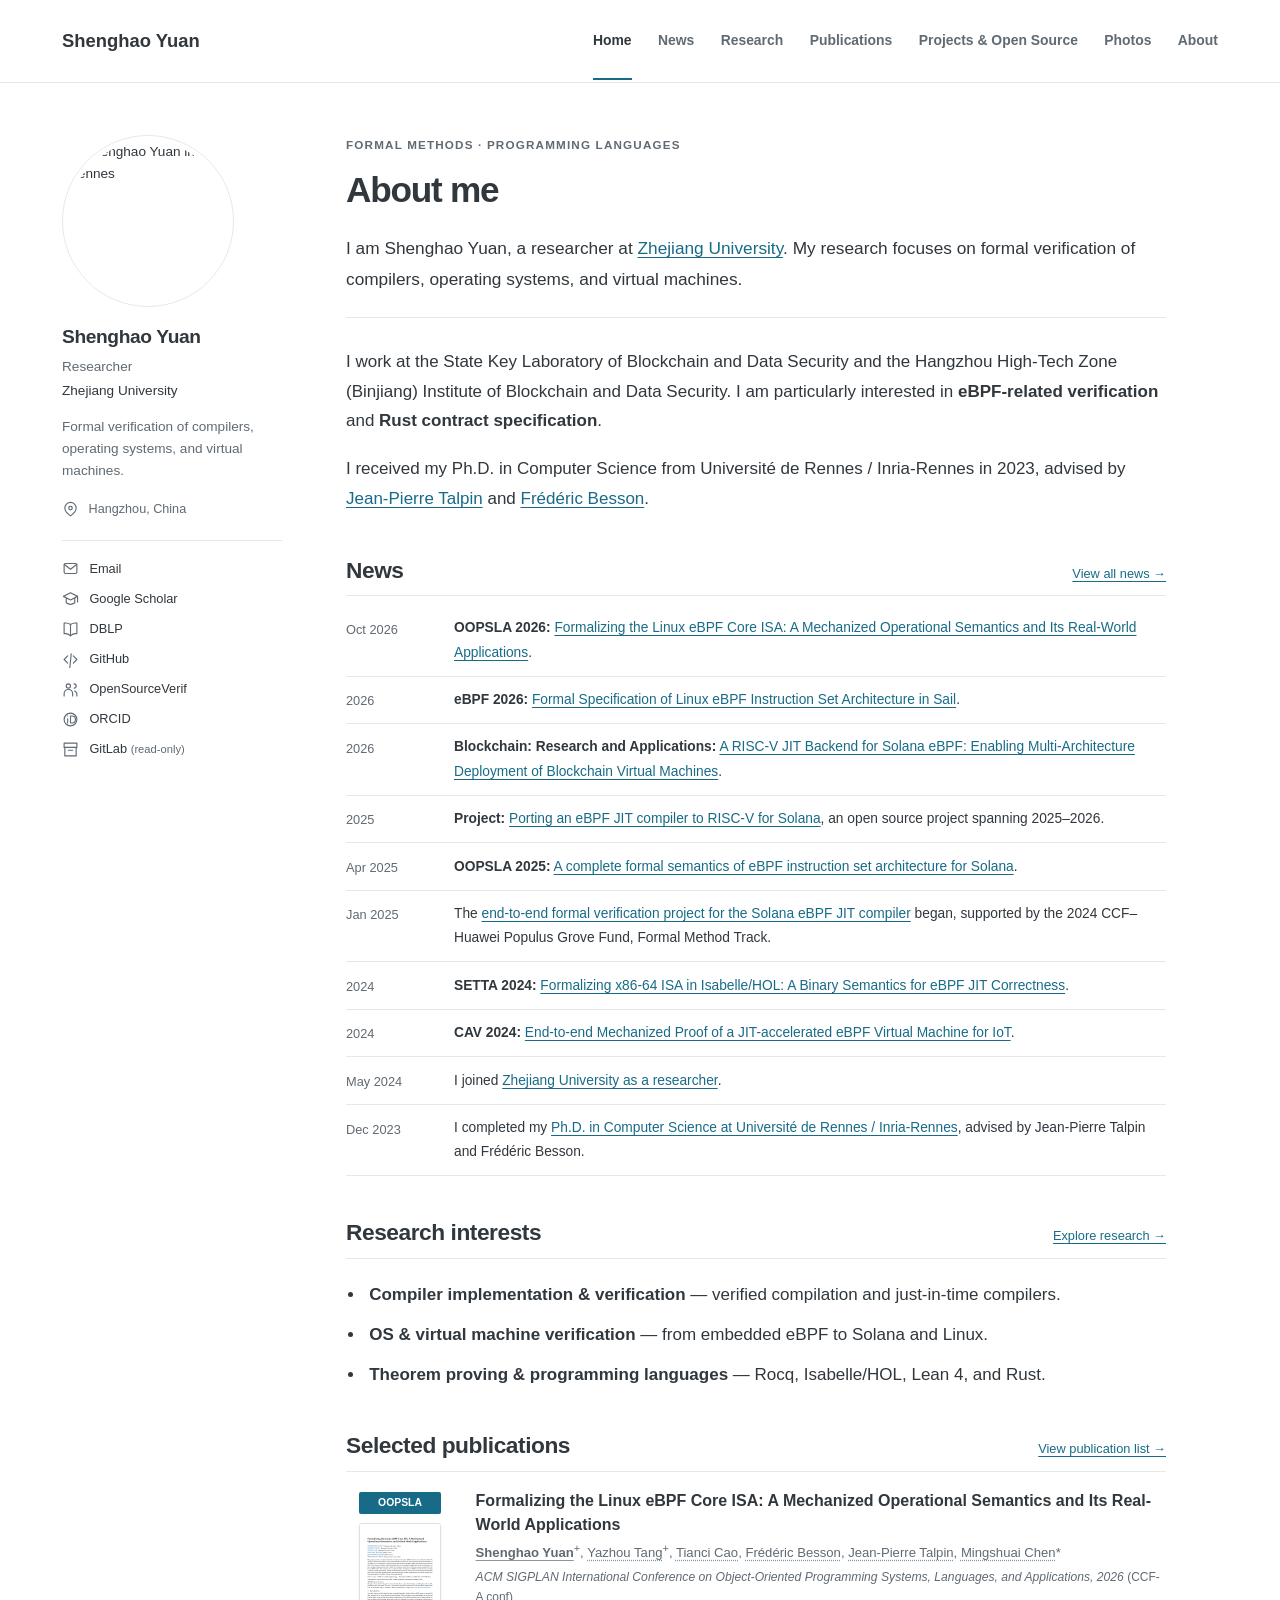
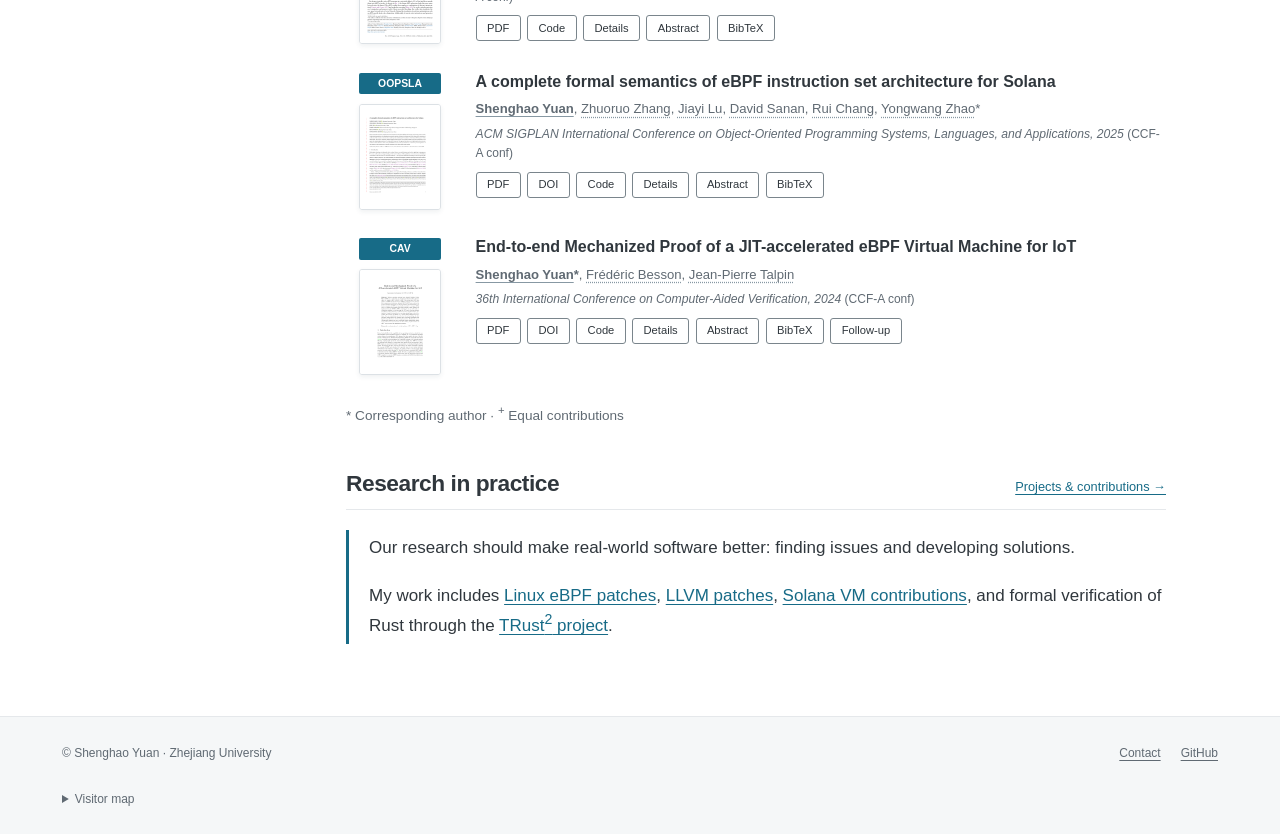
==== commit b7c95b7b: "upd: 128-bit eBPF ins patches" ====
--- a/index.html
+++ b/index.html
@@ -121,7 +121,7 @@
         </div>
         <div class="practice-note">
           <p>Our research should make real-world software better: finding issues and developing solutions.</p>
-          <p>My work includes <a href="projects.html#linux">Linux eBPF patches</a>, <a href="projects.html#solana">Solana VM contributions</a>, and formal verification of Rust through the <a href="https://trust2proj.github.io/">TRust<sup>2</sup> project</a>.</p>
+          <p>My work includes <a href="projects.html#linux">Linux eBPF patches</a>, <a href="projects.html#llvm">LLVM patches</a>, <a href="projects.html#solana">Solana VM contributions</a>, and formal verification of Rust through the <a href="https://trust2proj.github.io/">TRust<sup>2</sup> project</a>.</p>
         </div>
       </section>
     </main>
